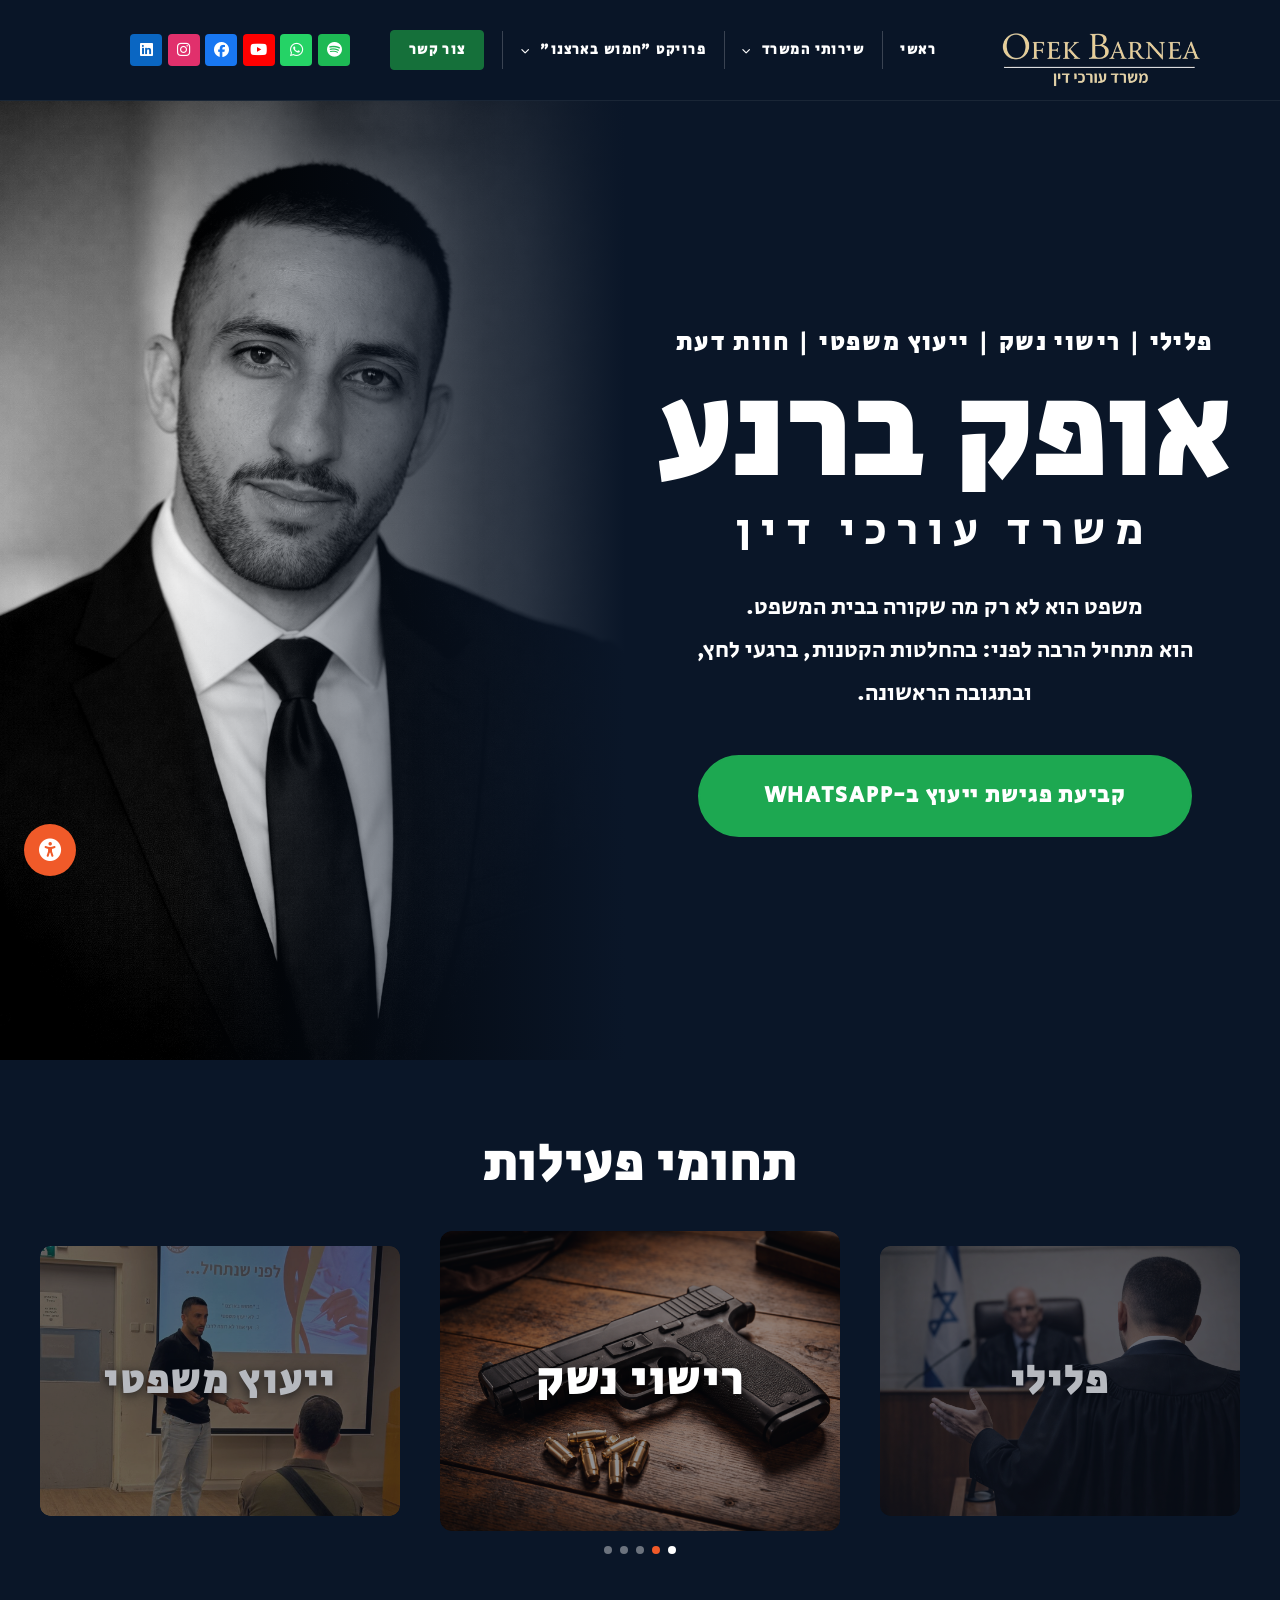
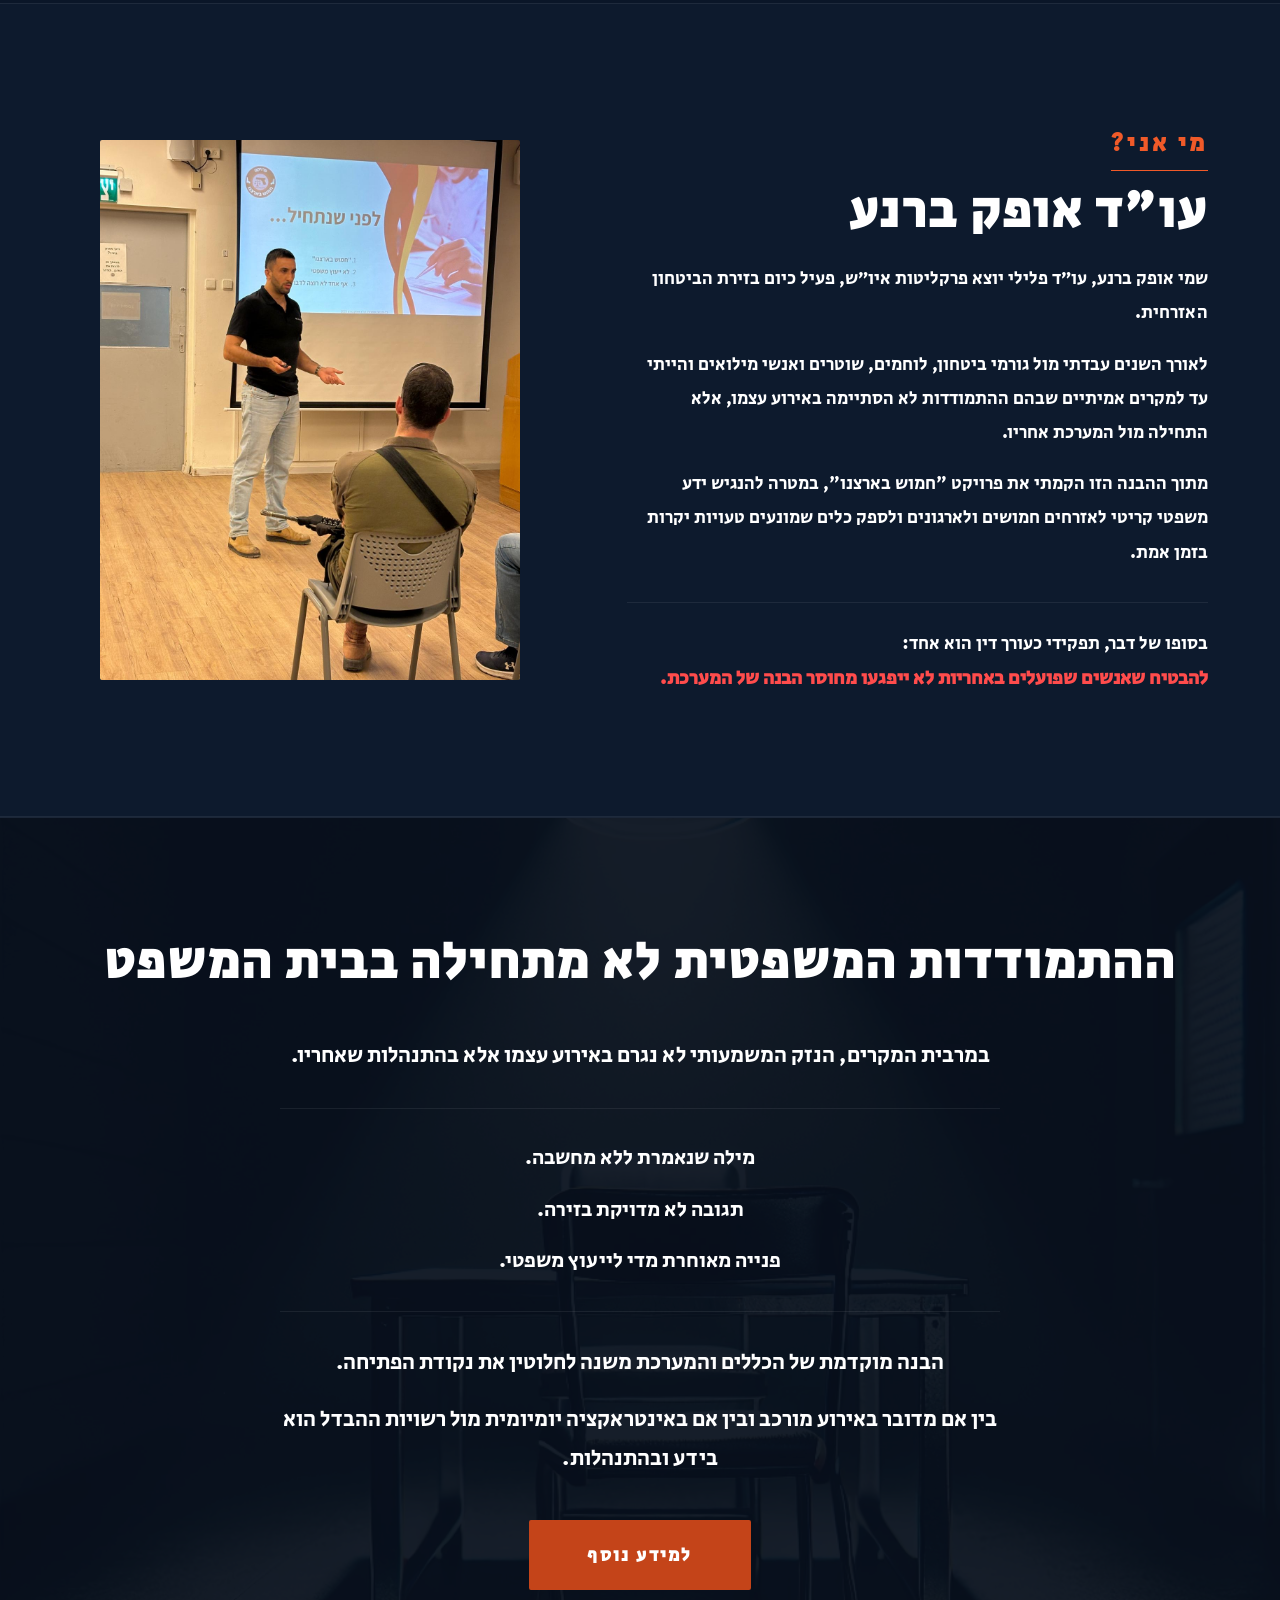
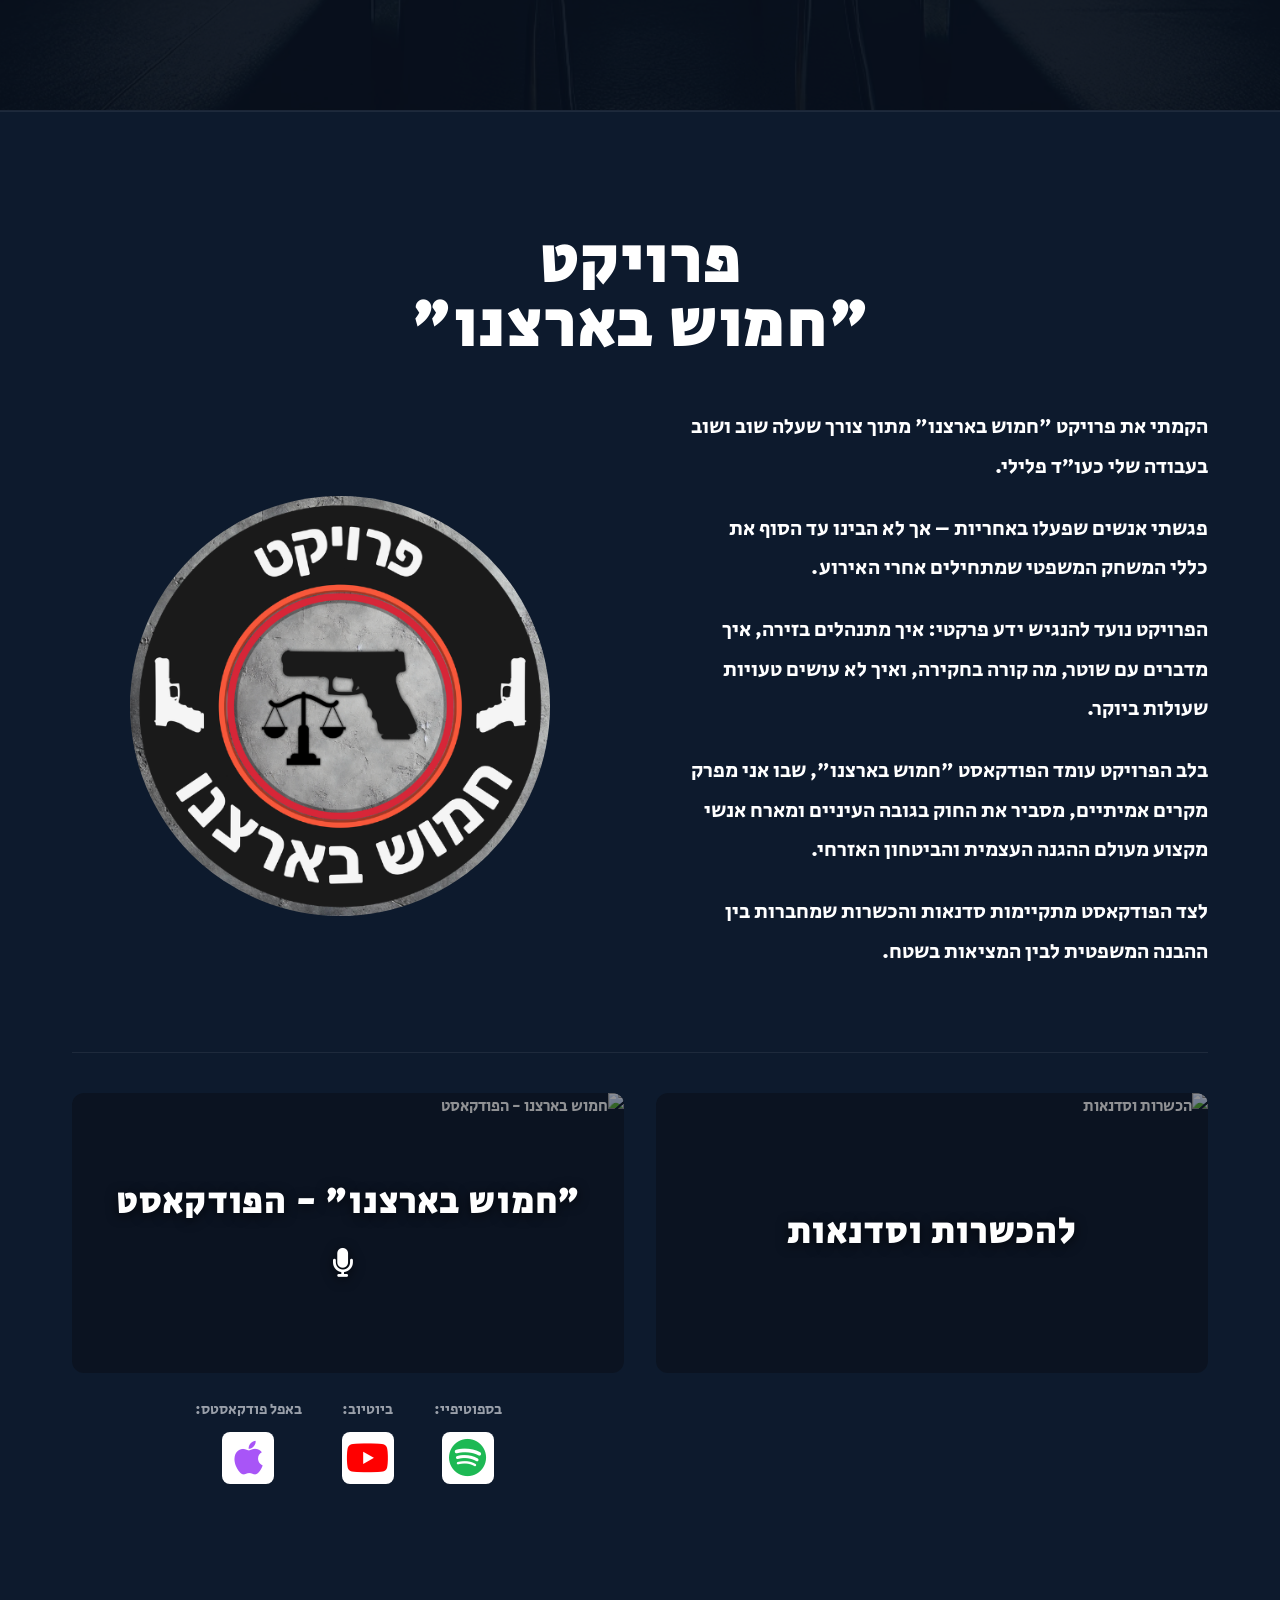
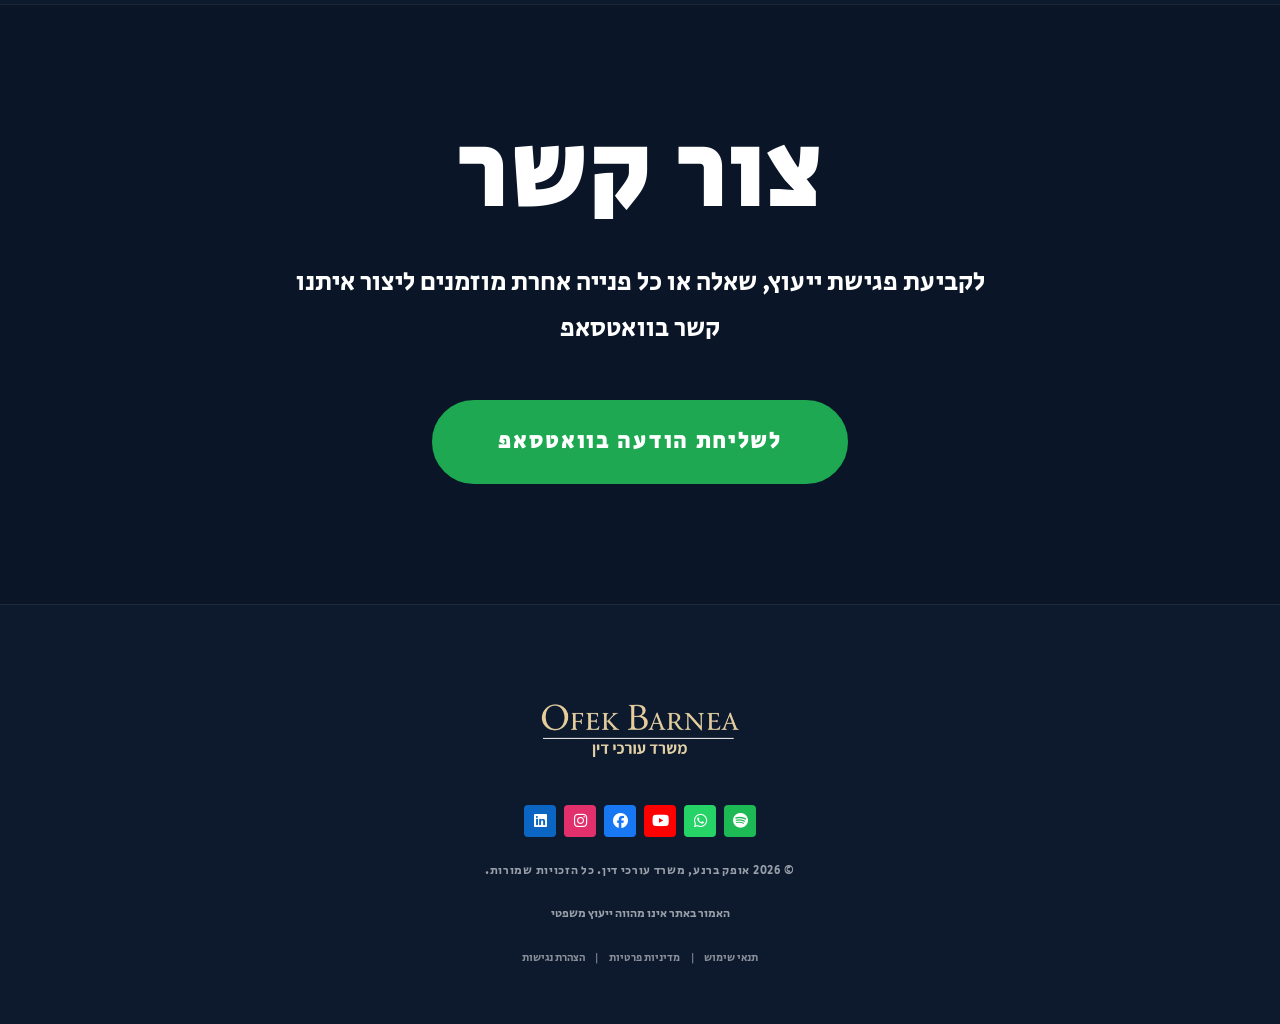
==== index.html @ de1cdd9f "Initial commit — Ofek Barnea law firm website" ====
<!DOCTYPE html>
<html lang="he" dir="rtl">
<head>
  <meta charset="UTF-8" />
  <meta name="viewport" content="width=device-width, initial-scale=1.0" />
  <meta name="referrer" content="strict-origin-when-cross-origin" />
  <title>אופק ברנע | משרד עורכי דין</title>
  <link rel="preconnect" href="https://fonts.googleapis.com" />
  <link rel="preconnect" href="https://fonts.gstatic.com" crossorigin />
  <link href="https://fonts.googleapis.com/css2?family=Secular+One&display=swap" rel="stylesheet" />
  <link rel="stylesheet" href="https://cdnjs.cloudflare.com/ajax/libs/font-awesome/6.5.0/css/all.min.css" integrity="sha512-Avb2QiuDEEvB4bZJYdft2mNjVShBftLdPG8FJ0V7irTLQ8Uo0qcPxh4Plq7G5tGm0rU+1SPhVotteLpBERwTkw==" crossorigin="anonymous" referrerpolicy="no-referrer" />
  <link rel="stylesheet" href="https://cdn.jsdelivr.net/npm/swiper@11/swiper-bundle.min.css" integrity="sha512-t0tVEiS1q+Zi9DgDk+q1m4+Ugdiv+XivJ9ZtDktLbqqkJx8K7bl8YpizJFkVE29S28FRNbRsBIQbghTqk5fL9A==" crossorigin="anonymous" />
  <link rel="stylesheet" href="style.css?v=42" />
  <link rel="stylesheet" href="accessibility-widget.css" />
</head>
<body>
  <a href="#main-content" class="skip-to-content">דלג לתוכן</a>

  <!-- ===== HEADER ===== -->
  <header class="header">
    <nav class="nav">
      <a href="index.html" class="nav-logo">
        <img src="images/משרד עורכי דין ללא רקע.png" alt="אופק ברנע משרד עורכי דין" class="nav-logo-img" />
      </a>
      <ul class="nav-links" id="nav-links">
        <li><a href="index.html">ראשי</a></li>
        <li class="nav-dropdown">
          <a href="index.html#services">שירותי המשרד <i class="fa-solid fa-chevron-down nav-chevron"></i></a>
          <ul class="dropdown-menu">
            <li><a href="neshek.html">רישוי נשק</a></li>
            <li><a href="sgira.html">סגירת תיק פלילי</a></li>
            <li><a href="plili.html">ייצוג בהליכים פליליים</a></li>
            <li><a href="index.html#services">תיקים פליליים</a></li>
            <li><a href="index.html#services">ייעוץ לפני חקירה</a></li>
            <li><a href="index.html#services">ליווי משפטי</a></li>
            <li><a href="index.html#services">ייעוץ משפטי</a></li>
            <li><a href="erar.html">המדריך להגשת ערר על שלילת רישיון נשק</a></li>
          </ul>
        </li>
        <li class="nav-dropdown">
          <a href="index.html#podcast">פרויקט "חמוש בארצנו" <i class="fa-solid fa-chevron-down nav-chevron"></i></a>
          <ul class="dropdown-menu">
            <li><a href="workshops.html">סדנאות והכשרות</a></li>
            <li><a href="podcast.html">פודקאסט</a></li>
          </ul>
        </li>
        <li><a href="index.html#contact" class="nav-cta">צור קשר</a></li>
      </ul>
      <div class="nav-socials">
        <a href="https://open.spotify.com/show/7q9zEQTl915sBsNd84j75X" class="social-btn spotify" target="_blank" rel="noopener noreferrer" aria-label="Spotify"><i class="fa-brands fa-spotify"></i></a>
        <a href="https://wa.me/972535824942" class="social-btn whatsapp" target="_blank" rel="noopener noreferrer" aria-label="WhatsApp"><i class="fa-brands fa-whatsapp"></i></a>
        <a href="https://youtube.com/playlist?list=PLqxdzFOfiqajC1ga6WbpKCWWV9lNp_h2v" class="social-btn youtube" target="_blank" rel="noopener noreferrer" aria-label="YouTube"><i class="fa-brands fa-youtube"></i></a>
        <a href="https://www.facebook.com/ofek.barnea.5/" class="social-btn facebook" target="_blank" rel="noopener noreferrer" aria-label="Facebook"><i class="fa-brands fa-facebook"></i></a>
        <a href="https://www.instagram.com/ofek_barnea" class="social-btn instagram" target="_blank" rel="noopener noreferrer" aria-label="Instagram"><i class="fa-brands fa-instagram"></i></a>
        <a href="https://www.linkedin.com/in/ofek-barnea-23609a282/" class="social-btn linkedin" target="_blank" rel="noopener noreferrer" aria-label="LinkedIn"><i class="fa-brands fa-linkedin"></i></a>
      </div>
      <button class="hamburger" id="hamburger" aria-label="תפריט">
        <span></span>
        <span></span>
        <span></span>
      </button>
    </nav>
  </header>

  <main>
  <!-- ===== HERO ===== -->
  <section id="main-content" class="hero">
    <!-- text col: first in DOM = RIGHT side in RTL -->
    <div class="hero-text-col">
      <div class="hero-content">
        <p class="hero-tagline">פלילי | רישוי נשק | ייעוץ משפטי | חוות דעת</p>
        <h1 class="hero-title">
          אופק ברנע
          <span class="hero-title-sub">משרד עורכי דין</span>
        </h1>
        <p class="hero-text">
          משפט הוא לא רק מה שקורה בבית המשפט.<br />
          הוא מתחיל הרבה לפני: בהחלטות הקטנות, ברגעי לחץ, ובתגובה הראשונה.
        </p>
        <a href="https://wa.me/972535824942" class="btn btn-whatsapp">קביעת פגישת ייעוץ ב-WhatsApp</a>
      </div>
    </div>
    <!-- image col: second in DOM = LEFT side in RTL -->
    <div class="hero-image-col">
      <img src="images/PORTRAIT.png" alt="עו״ד אופק ברנע" />
    </div>
  </section>

  <!-- ===== SERVICES TITLE ===== -->
  <section id="services" class="services services-title-only">
    <div class="container">
      <h2 class="section-title centered">תחומי פעילות</h2>
    </div>
  </section>

  <!-- ===== PHOTO SHOWCASE (Swiper Coverflow) ===== -->
  <section class="showcase">
    <div class="swiper showcase-swiper">
      <div class="swiper-wrapper">
        <div class="swiper-slide">
          <a href="#services" class="showcase-card">
            <img src="images/פלילי.png" alt="פלילי" />
            <div class="showcase-card-overlay"><span>פלילי</span></div>
          </a>
        </div>
        <div class="swiper-slide">
          <a href="neshek.html" class="showcase-card">
            <img src="images/רישוי נשק.png" alt="רישוי נשק" />
            <div class="showcase-card-overlay"><span>רישוי נשק</span></div>
          </a>
        </div>
        <div class="swiper-slide">
          <a href="#contact" class="showcase-card">
            <img src="images/ofek-lecture.jpeg" alt="ייעוץ משפטי" />
            <div class="showcase-card-overlay"><span>ייעוץ משפטי</span></div>
          </a>
        </div>
        <div class="swiper-slide">
          <a href="#services" class="showcase-card">
            <img src="images/ליווי משפטי מתמשך.png" alt="ליווי משפטי מתמשך" />
            <div class="showcase-card-overlay"><span>ליווי משפטי מתמשך</span></div>
          </a>
        </div>
        <div class="swiper-slide">
          <a href="#podcast" class="showcase-card">
            <img src="images/ofek-podcast.png" alt="פודקאסט" />
            <div class="showcase-card-overlay"><span>פודקאסט</span></div>
          </a>
        </div>
      </div>
      <div class="swiper-pagination"></div>
    </div>
  </section>

  <!-- ===== ABOUT ===== -->
  <section id="about" class="about">
    <div class="container">
      <div class="about-grid">
        <div class="about-text">
          <span class="section-label">מי אני?</span>
          <h2 class="section-title">עו"ד אופק ברנע</h2>
          <p>
            שמי אופק ברנע, עו״ד פלילי יוצא פרקליטות איו״ש, פעיל כיום בזירת הביטחון האזרחית.
          </p>
          <p>
            לאורך השנים עבדתי מול גורמי ביטחון, לוחמים, שוטרים ואנשי מילואים והייתי עד למקרים אמיתיים שבהם ההתמודדות לא הסתיימה באירוע עצמו, אלא התחילה מול המערכת אחריו.
          </p>
          <p>
            מתוך ההבנה הזו הקמתי את פרויקט "חמוש בארצנו", במטרה להנגיש ידע משפטי קריטי לאזרחים חמושים ולארגונים ולספק כלים שמונעים טעויות יקרות בזמן אמת.
          </p>
          <p class="about-closing">
            בסופו של דבר, תפקידי כעורך דין הוא אחד:<br />
            <strong class="about-red">להבטיח שאנשים שפועלים באחריות לא ייפגעו מחוסר הבנה של המערכת.</strong>
          </p>
        </div>
        <div class="about-image">
          <img src="images/ofek-lecture.jpeg" alt="עו״ד אופק ברנע" class="about-photo" />
        </div>
      </div>
    </div>
  </section>

  <!-- ===== LEGAL ===== -->
  <section class="legal">
    <div class="legal-media">
      <img src="images/interrogation.webp" alt="חדר חקירות" class="legal-media-img" />
      <div class="legal-media-overlay"></div>
    </div>
    <div class="container legal-inner">
      <h2 class="section-title legal-title-centered">ההתמודדות המשפטית לא מתחילה בבית המשפט</h2>
      <div class="legal-content">
        <p class="legal-intro">
          במרבית המקרים, הנזק המשמעותי לא נגרם באירוע עצמו אלא בהתנהלות שאחריו.
        </p>
        <ul class="legal-list">
          <li>מילה שנאמרת ללא מחשבה.</li>
          <li>תגובה לא מדויקת בזירה.</li>
          <li>פנייה מאוחרת מדי לייעוץ משפטי.</li>
        </ul>
        <p>הבנה מוקדמת של הכללים והמערכת משנה לחלוטין את נקודת הפתיחה.</p>
        <p>
          בין אם מדובר באירוע מורכב ובין אם באינטראקציה יומיומית מול רשויות
          ההבדל הוא בידע ובהתנהלות.
        </p>
        <a href="#contact" class="btn btn-primary legal-btn">למידע נוסף</a>
      </div>
    </div>
  </section>

  <!-- ===== PROJECT ===== -->
  <section id="podcast" class="project">
    <div class="container">
      <h2 class="section-title project-title">פרויקט<br>"חמוש בארצנו"</h2>
      <div class="project-grid">
        <div class="project-text">
          <div class="project-body">
            <p>הקמתי את פרויקט "חמוש בארצנו" מתוך צורך שעלה שוב ושוב בעבודה שלי כעו״ד פלילי.</p>
            <p>פגשתי אנשים שפעלו באחריות – אך לא הבינו עד הסוף את כללי המשחק המשפטי שמתחילים אחרי האירוע.</p>
            <p>הפרויקט נועד להנגיש ידע פרקטי: איך מתנהלים בזירה, איך מדברים עם שוטר, מה קורה בחקירה, ואיך לא עושים טעויות שעולות ביוקר.</p>
            <p>
              בלב הפרויקט עומד הפודקאסט "חמוש בארצנו", שבו אני מפרק מקרים אמיתיים, מסביר את החוק בגובה העיניים
              ומארח אנשי מקצוע מעולם ההגנה העצמית והביטחון האזרחי.
            </p>
            <p>לצד הפודקאסט מתקיימות סדנאות והכשרות שמחברות בין ההבנה המשפטית לבין המציאות בשטח.</p>
          </div>
        </div>
        <div class="project-visuals">
          <img src="images/logo.png" alt="פרויקט חמוש בארצנו" class="project-logo" />
        </div>
      </div>
      <div class="project-cards">
        <a href="workshops.html" class="project-card">
          <img src="images/ChatGPT Image Feb 25, 2026, 07_18_11 PM.png" alt="הכשרות וסדנאות" />
          <div class="project-card-overlay"><span>להכשרות וסדנאות</span></div>
        </a>
        <div class="project-card-col">
          <a href="podcast.html" class="project-card">
            <img src="images/ofek-podcast.png" alt="חמוש בארצנו - הפודקאסט" />
            <div class="project-card-overlay"><span>"חמוש בארצנו" - הפודקאסט <i class="fa-solid fa-microphone"></i></span></div>
          </a>
          <div class="podcast-links">
            <a href="https://open.spotify.com/show/7q9zEQTl915sBsNd84j75X" target="_blank" rel="noopener noreferrer" class="podcast-platform">
              <span>בספוטיפיי:</span>
              <i class="fa-brands fa-spotify podcast-icon-spotify"></i>
            </a>
            <a href="https://youtube.com/playlist?list=PLqxdzFOfiqajC1ga6WbpKCWWV9lNp_h2v" target="_blank" rel="noopener noreferrer" class="podcast-platform">
              <span>ביוטיוב:</span>
              <i class="fa-brands fa-youtube podcast-icon-youtube"></i>
            </a>
            <a href="https://podcasts.apple.com/il/podcast/%D7%A4%D7%A8%D7%95%D7%99%D7%A7%D7%98-%D7%97%D7%9E%D7%95%D7%A9-%D7%91%D7%90%D7%A8%D7%A6%D7%A0%D7%95/id1793563265" target="_blank" rel="noopener noreferrer" class="podcast-platform">
              <span>באפל פודקאסטס:</span>
              <i class="fa-brands fa-apple podcast-icon-apple"></i>
            </a>
          </div>
        </div>
      </div>
    </div>
  </section>

  <!-- ===== CONTACT ===== -->
  <section id="contact" class="contact">
    <div class="container">
      <h2 class="section-title contact-title">צור קשר</h2>
      <p class="contact-sub">לקביעת פגישת ייעוץ, שאלה או כל פנייה אחרת מוזמנים ליצור איתנו קשר בוואטסאפ</p>
      <a href="https://wa.me/972535824942" class="btn btn-whatsapp contact-btn">לשליחת הודעה בוואטסאפ</a>
    </div>
  </section>

  </main>

  <!-- ===== FOOTER ===== -->
  <footer class="footer">
    <div class="container">
      <div class="footer-logo">
        <img src="images/משרד עורכי דין ללא רקע.png" alt="אופק ברנע משרד עורכי דין" class="footer-logo-img" />
      </div>
      <div class="social-icons">
        <a href="#" class="social-btn spotify"   aria-label="Spotify">   <i class="fa-brands fa-spotify"></i>   </a>
        <a href="#" class="social-btn whatsapp"  aria-label="WhatsApp">  <i class="fa-brands fa-whatsapp"></i>  </a>
        <a href="#" class="social-btn youtube"   aria-label="YouTube">   <i class="fa-brands fa-youtube"></i>   </a>
        <a href="#" class="social-btn facebook"  aria-label="Facebook">  <i class="fa-brands fa-facebook"></i>  </a>
        <a href="#" class="social-btn instagram" aria-label="Instagram"> <i class="fa-brands fa-instagram"></i> </a>
        <a href="#" class="social-btn linkedin"  aria-label="LinkedIn">  <i class="fa-brands fa-linkedin"></i>  </a>
      </div>
      <p class="footer-copy">© 2026 אופק ברנע, משרד עורכי דין. כל הזכויות שמורות.</p>
      <p class="footer-disclaimer">האמור באתר אינו מהווה ייעוץ משפטי</p>
      <div class="footer-legal-links">
        <a href="terms.html">תנאי שימוש</a>
        <span class="footer-sep">|</span>
        <a href="privacy.html">מדיניות פרטיות</a>
        <span class="footer-sep">|</span>
        <a href="accessibility.html">הצהרת נגישות</a>
      </div>
    </div>
  </footer>

  <script src="https://cdn.jsdelivr.net/npm/swiper@11/swiper-bundle.min.js" integrity="sha512-udE62vSvHiHZI6was+afi911XJuYTEAYxmBHDHt90HnxAMcve4IV9kzb5jKZDMQW6IVCtPFwGUYQteaFtGeNpQ==" crossorigin="anonymous"></script>
  <script src="script.js?v=2"></script>
  <script src="accessibility.js"></script>
</body>
</html>
---- style.css ----
/* ===========================
   RESET & VARIABLES
=========================== */
*, *::before, *::after {
  margin: 0;
  padding: 0;
  box-sizing: border-box;
}

:root {
  --black:      #0a1628;
  --dark:       #0d1a2d;
  --gray:       #151921;
  --gray-mid:   #1e2530;
  --gray-light: #2a3340;
  --white:      #FFFFFF;
  --gray-text:  #9aa0aa;
  --orange:     #F05A29;
  --orange-h:   #d44d20;
  --red:        #E63B3B;
  --border:     rgba(255, 255, 255, 0.07);
  --font:       'Secular One', sans-serif;
}

html {
  scroll-behavior: smooth;
}

body {
  font-family: var(--font);
  background-color: var(--black);
  color: var(--white);
  direction: rtl;
  font-size: 16px;
  line-height: 1.7;
  padding-top: 100px;
  -webkit-font-smoothing: antialiased;
  text-rendering: optimizeLegibility;
}

/* ===========================
   TYPOGRAPHY
=========================== */
h1, h2, h3, h4 {
  line-height: 1.0;
  color: var(--white);
  text-transform: uppercase;
  font-weight: 900;
  letter-spacing: 0.03em;
}

p {
  color: var(--white);
  margin-bottom: 1.1rem;
  font-weight: 400;
}

p:last-child {
  margin-bottom: 0;
}

a {
  text-decoration: none;
  color: inherit;
  transition: all 0.25s ease;
}

/* ===========================
   LAYOUT
=========================== */
.container {
  max-width: 1200px;
  margin: 0 auto;
  padding: 0 2rem;
}

/* ===========================
   BUTTONS
=========================== */
.btn {
  display: inline-block;
  padding: 0.9rem 2.5rem;
  font-family: var(--font);
  font-size: 0.85rem;
  font-weight: 700;
  letter-spacing: 0.12em;
  text-transform: uppercase;
  border-radius: 2px;
  cursor: pointer;
  transition: all 0.25s ease;
}

.hero .btn-whatsapp {
  font-size: 1.35rem;
  padding: 1.3rem 4rem;
  letter-spacing: 0.08em;
}

.btn-primary {
  background-color: var(--orange);
  color: var(--white);
  border: 2px solid var(--orange);
}

.btn-primary:hover {
  background-color: var(--orange-h);
  border-color: var(--orange-h);
}

.btn-outline {
  background-color: transparent;
  color: var(--white);
  border: 1px solid rgba(255,255,255,0.2);
}

.btn-outline:hover {
  border-color: var(--orange);
  color: var(--orange);
}

.btn-whatsapp {
  background-color: #1DA851;
  color: var(--white);
  border: 2px solid #1DA851;
  border-radius: 50px;
  display: block;
  width: fit-content;
  margin: 0 auto;
}
.btn-whatsapp:hover {
  background-color: #189845;
  border-color: #189845;
}

/* ===========================
   SECTION LABEL
=========================== */
.section-label {
  display: inline-block;
  font-size: 0.75rem;
  font-weight: 700;
  letter-spacing: 0.25em;
  color: var(--orange);
  text-transform: uppercase;
  margin-bottom: 1rem;
  border-bottom: 1px solid var(--orange);
  padding-bottom: 0.3rem;
}

.section-title {
  font-size: clamp(2rem, 4vw, 3.2rem);
  font-weight: 900;
  color: var(--white);
  text-transform: uppercase;
  letter-spacing: 0.04em;
  margin-bottom: 2.5rem;
  line-height: 1.0;
}

.section-title.centered {
  text-align: center;
}

/* ===========================
   SOCIAL ICONS (shared)
=========================== */
.social-icons {
  display: flex;
  align-items: center;
  gap: 0.5rem;
}

.social-btn {
  display: flex;
  align-items: center;
  justify-content: center;
  width: 32px;
  height: 32px;
  border-radius: 4px;
  font-size: 0.95rem;
  transition: all 0.25s ease;
  border: 1px solid transparent;
}

.social-btn:hover {
  transform: translateY(-2px);
  opacity: 0.85;
}

.social-btn.spotify   { background-color: #1DB954; color: #fff; }
.social-btn.whatsapp  { background-color: #25D366; color: #fff; }
.social-btn.youtube   { background-color: #FF0000; color: #fff; }
.social-btn.facebook  { background-color: #1877F2; color: #fff; }
.social-btn.instagram { background-color: #E1306C; color: #fff; }
.social-btn.linkedin  { background-color: #0A66C2; color: #fff; }

/* ===========================
   TOP SOCIAL BAR
=========================== */
/* ===========================
   HEADER
=========================== */
.header {
  position: fixed;
  top: 0;
  right: 0;
  left: 0;
  z-index: 999;
  background-color: rgba(10, 22, 40, 0.97);
  border-bottom: 1px solid var(--border);
  backdrop-filter: blur(16px);
}

.nav {
  max-width: 1200px;
  margin: 0 auto;
  padding: 0 2rem;
  height: 100px;
  display: flex;
  align-items: center;
  justify-content: flex-start;
  gap: 2.5rem;
}

.nav-logo {
  display: flex;
  align-items: center;
}

.nav-logo-img {
  height: 120px;
  width: auto;
  object-fit: contain;
}


.nav-logo-text {
  display: flex;
  flex-direction: column;
  line-height: 1.2;
}

.logo-name {
  font-size: 1.1rem;
  font-weight: 800;
  color: var(--white);
  text-transform: uppercase;
  letter-spacing: 0.08em;
}

.logo-sub {
  font-size: 0.78rem;
  font-weight: 500;
  color: var(--white);
  letter-spacing: 0.1em;
  text-transform: uppercase;
}

.nav-links {
  list-style: none;
  display: flex;
  align-items: center;
  gap: 0;
}

.nav-links li {
  display: flex;
  align-items: center;
}

.nav-links li:not(:last-child) {
  border-left: 1px solid rgba(255, 255, 255, 0.2);
}

.nav-links a {
  display: block;
  padding: 0.4rem 1.1rem;
  border-radius: 4px;
  font-size: 0.9rem;
  font-weight: 700;
  letter-spacing: 0.1em;
  text-transform: uppercase;
  color: var(--white);
  transition: background-color 0.2s ease, color 0.2s ease;
}

.nav-links a:hover {
  background-color: rgba(255, 255, 255, 0.1);
  color: var(--white);
}

.nav-cta {
  background-color: #15703a !important;
  color: var(--white) !important;
  border: 1px solid #15703a;
  padding: 0.4rem 1.4rem;
  border-radius: 4px;
  margin-right: 1.1rem;
  white-space: nowrap;
}

.nav-cta:hover {
  background-color: #189845 !important;
  border-color: #189845 !important;
  color: var(--white) !important;
}

.nav-socials {
  display: flex;
  align-items: center;
  gap: 0.35rem;
}

/* --- Dropdown --- */
.nav-dropdown {
  position: relative;
}

.nav-dropdown > a .nav-chevron {
  font-size: 0.55rem;
  margin-right: 0.3rem;
  transition: transform 0.25s ease;
}

.nav-dropdown:hover > a .nav-chevron {
  transform: rotate(180deg);
}

.dropdown-menu {
  position: absolute;
  top: 100%;
  right: 0;
  min-width: 240px;
  list-style: none;
  padding: 0.5rem 0;
  margin: 0;
  background-color: rgba(10, 22, 40, 0.97);
  backdrop-filter: blur(16px);
  border: 1px solid var(--border);
  border-radius: 6px;
  opacity: 0;
  visibility: hidden;
  transform: translateY(8px);
  transition: opacity 0.25s ease, visibility 0.25s ease, transform 0.25s ease;
  z-index: 1000;
}

.nav-dropdown:hover .dropdown-menu {
  opacity: 1;
  visibility: visible;
  transform: translateY(0);
}

.dropdown-menu li {
  border-left: none !important;
}

.dropdown-menu a {
  display: block;
  padding: 0.6rem 1.2rem;
  font-size: 0.8rem;
  font-weight: 600;
  letter-spacing: 0.04em;
  text-transform: none;
  color: var(--white);
  white-space: nowrap;
  transition: background-color 0.2s ease;
}

.dropdown-menu a:hover {
  background-color: rgba(240, 90, 41, 0.15);
  color: var(--orange);
}

/* ===========================
   HERO
=========================== */
.hero {
  min-height: calc(100vh - 100px);
  display: flex;
  align-items: stretch;
  overflow: hidden;
}

/* text column — RIGHT side in RTL (first in DOM) */
.hero-text-col {
  flex: 0 0 50%;
  background-color: var(--black);
  display: flex;
  align-items: center;
  justify-content: center;
  padding: 5rem 3rem 5rem 2rem;
}

/* image column — LEFT side in RTL (second in DOM) */
.hero-image-col {
  flex: 0 0 50%;
  position: relative;
  overflow: hidden;
}

.hero-image-col img {
  width: 100%;
  height: 100%;
  object-fit: cover;
  object-position: center top;
  filter: grayscale(100%) contrast(1.1);
  display: block;
}

/* blend gradient: image fades into the dark text column on the right */
.hero-image-col::after {
  content: '';
  position: absolute;
  inset: 0;
  background: linear-gradient(to right, transparent 30%, var(--black) 100%);
}

.hero-content {
  position: relative;
  z-index: 1;
  max-width: 700px;
  width: 100%;
  text-align: center;
}

.hero-tagline {
  font-size: 1.5rem;
  font-weight: 700;
  letter-spacing: 0.1em;
  color: var(--white);
  margin-bottom: 0.6rem;
  white-space: nowrap;
}

.hero-title {
  font-size: clamp(5rem, 10vw, 9rem);
  font-weight: 900;
  line-height: 1.0;
  color: var(--white);
  margin-bottom: 2rem;
  white-space: nowrap;
}

.hero-title-sub {
  display: block;
  color: var(--white);
  font-weight: 300;
  font-size: 0.35em;
  margin-top: 0.5rem;
  letter-spacing: 0.22em;
}

.hero-text {
  font-size: 1.45rem;
  color: var(--white);
  max-width: 640px;
  margin: 0 auto 2.5rem;
  line-height: 1.85;
}

/* ===========================
   PHOTO SHOWCASE
=========================== */
.showcase {
  background-color: var(--black);
  padding-bottom: 2rem;
}

.showcase-swiper {
  width: 100%;
  padding-bottom: 40px;
}

.showcase-swiper .swiper-slide {
  width: 400px;
  height: 300px;
  border-radius: 12px;
  overflow: hidden;
  transition: transform 0.4s ease, opacity 0.4s ease;
  opacity: 0.5;
  transform: scale(0.85);
}

.showcase-swiper .swiper-slide-active {
  transform: scale(1);
  opacity: 1;
  z-index: 2;
}

.showcase-swiper .swiper-slide-prev,
.showcase-swiper .swiper-slide-next {
  opacity: 0.7;
  transform: scale(0.9);
}

.showcase-card {
  position: relative;
  width: 100%;
  height: 100%;
  display: block;
  text-decoration: none;
  color: inherit;
  cursor: pointer;
  overflow: hidden;
  border-radius: 12px;
}

.showcase-card img {
  width: 100%;
  height: 100%;
  object-fit: cover;
  object-position: center 20%;
  transition: transform 0.6s ease;
  display: block;
}

.showcase-card:hover img {
  transform: scale(1.05);
}

.showcase-card-overlay {
  position: absolute;
  inset: 0;
  background: rgba(10,13,18,0.45);
  display: flex;
  align-items: center;
  justify-content: center;
  padding: 1.5rem;
  transition: background 0.3s ease;
}

.showcase-card:hover .showcase-card-overlay {
  background: rgba(10,13,18,0.6);
}

.showcase-card-overlay span {
  font-size: 2.8rem;
  font-weight: 700;
  color: var(--white);
  letter-spacing: 0.05em;
  text-shadow: 0 2px 12px rgba(0,0,0,0.7);
  text-align: center;
}

/* Swiper overrides */
.showcase-swiper .swiper-pagination-bullet {
  background: var(--white);
  opacity: 0.4;
}
.showcase-swiper .swiper-pagination-bullet-active {
  background: var(--orange);
  opacity: 1;
}


/* ===========================
   ABOUT
=========================== */
.about {
  padding: 120px 0;
  background-color: var(--dark);
  border-top: 1px solid var(--border);
  border-bottom: 1px solid var(--border);
}

.about-grid {
  display: grid;
  grid-template-columns: 1.1fr 0.9fr;
  gap: 5rem;
  align-items: center;
}

.about-text .section-title {
  margin-bottom: 1.5rem;
}

.about-text .section-label {
  font-size: 1.5rem;
  letter-spacing: 0.15em;
}

.about-text p {
  font-size: 1.15rem;
  line-height: 1.85;
}

.about-closing {
  margin-top: 2rem;
  padding-top: 1.5rem;
  border-top: 1px solid var(--border);
}

.about-red {
  color: #FF4C4C;
  font-weight: 700;
  font-size: 1.2rem;
}

.about-image {
  display: flex;
  justify-content: center;
}

.about-photo {
  width: 100%;
  max-width: 420px;
  height: 540px;
  object-fit: cover;
  object-position: center top;
  border-radius: 2px;
  display: block;
}

.image-placeholder {
  width: 100%;
  max-width: 360px;
  aspect-ratio: 3 / 4;
  background-color: var(--gray-mid);
  border: 1px solid var(--border);
  display: flex;
  align-items: center;
  justify-content: center;
  color: var(--gray-text);
  font-size: 0.85rem;
  border-radius: 2px;
}

/* ===========================
   SERVICES
=========================== */
.services {
  padding: 120px 0;
  background-color: var(--black);
}

.services-title-only {
  padding: 80px 0 40px;
}

.services-title-only .section-title {
  margin-bottom: 0;
}

.services-cards-only {
  padding: 60px 0 120px;
}

.services-grid {
  display: grid;
  grid-template-columns: repeat(3, 1fr);
  gap: 1.5rem;
}

.service-card {
  background-color: #ffffff;
  border-radius: 10px;
  padding: 2rem 2.5rem 2.5rem;
  display: flex;
  flex-direction: column;
  gap: 0.75rem;
  transition: transform 0.25s ease, box-shadow 0.25s ease;
  position: relative;
  overflow: hidden;
}

.service-card::before {
  content: '';
  position: absolute;
  top: 0;
  right: 0;
  left: 0;
  height: 3px;
  background-color: var(--orange);
}

.service-card:hover {
  transform: translateY(-4px);
  box-shadow: 0 16px 40px rgba(0, 0, 0, 0.25);
}

.service-icon {
  font-size: 1.8rem;
  margin-bottom: 0.5rem;
}

.service-card h3 {
  font-size: 1.4rem;
  font-weight: 800;
  color: #111111;
  text-transform: uppercase;
  letter-spacing: 0.08em;
  line-height: 1.2;
  text-align: center;
}

.service-card p {
  font-size: 0.98rem;
  color: #000000;
  flex: 1;
  line-height: 1.75;
}

.service-icon {
  font-size: 2rem;
  margin-bottom: 0.5rem;
}

.service-card .btn-outline {
  color: #1a1a1a;
  border-color: #1a1a1a;
  border-width: 2px;
  align-self: center;
}
.service-card .btn-outline:hover {
  border-color: var(--orange);
  color: var(--orange);
}

/* ===========================
   LEGAL
=========================== */
.legal {
  position: relative;
  padding: 120px 0;
  border-top: 1px solid var(--border);
  border-bottom: 1px solid var(--border);
  overflow: hidden;
}

.legal-media {
  position: absolute;
  inset: 0;
  z-index: 0;
}

.legal-media-img {
  width: 100%;
  height: 100%;
  object-fit: cover;
  object-position: center;
  filter: brightness(0.18);
}

.legal-media-overlay {
  position: absolute;
  inset: 0;
  background-color: rgba(10, 22, 40, 0.65);
}

.legal-inner {
  position: relative;
  z-index: 1;
  display: flex;
  flex-direction: column;
  align-items: center;
}

.legal-title-centered {
  text-align: center;
  width: 100%;
  margin-bottom: 3rem;
}

.legal-content {
  max-width: 720px;
  text-align: center;
}

.legal-intro {
  font-size: 1.45rem;
  color: var(--white);
  margin-bottom: 2rem;
  line-height: 1.8;
  font-weight: 500;
}

.legal-list {
  list-style: none;
  margin-bottom: 2rem;
  padding: 1.5rem 0;
  border-top: 1px solid var(--border);
  border-bottom: 1px solid var(--border);
}

.legal-list li {
  color: var(--white);
  padding: 0.5rem 0;
  position: relative;
  font-size: 1.3rem;
  font-weight: 500;
}

.legal-list li::before {
  display: none;
}

.legal-content p {
  font-size: 1.35rem;
  line-height: 1.8;
}

.legal-btn {
  font-size: 1.15rem !important;
  padding: 1.1rem 3.5rem !important;
  background-color: #c44419 !important;
  border-color: #c44419 !important;
}

.legal-btn:hover {
  background-color: #a83914 !important;
  border-color: #a83914 !important;
}

.legal-content .btn {
  margin-top: 1.5rem;
}

/* ===========================
   PROJECT
=========================== */
.project {
  padding: 120px 0;
  background-color: var(--dark);
  border-top: 1px solid var(--border);
}

.project-grid {
  display: grid;
  grid-template-columns: 1fr 1fr;
  gap: 4rem;
  align-items: center;
}

.project-visuals {
  display: flex;
  flex-direction: column;
  align-items: center;
  justify-content: center;
  gap: 1.5rem;
}

.project-logo {
  width: 420px;
  height: 420px;
  object-fit: contain;
  border-radius: 50%;
}

.project-scene {
  width: 100%;
  height: 220px;
  object-fit: cover;
  border-radius: 2px;
  opacity: 0.8;
}

.project .section-title {
  font-size: clamp(2.8rem, 5vw, 4rem);
}

.project-title {
  text-align: center;
  margin-bottom: 3rem;
}

.project-body {
  margin-bottom: 2rem;
  font-size: 1.3rem;
  line-height: 1.9;
  color: rgba(255, 255, 255, 0.75);
  max-width: 520px;
}

.project-body p {
  margin-bottom: 1.4rem;
}

.project-body p:last-child {
  margin-bottom: 0;
}

.project-cards {
  display: grid;
  grid-template-columns: 1fr 1fr;
  gap: 2rem;
  margin-top: 3rem;
  padding-top: 2.5rem;
  border-top: 1px solid var(--border);
}

.project-card-col {
  display: flex;
  flex-direction: column;
  align-items: stretch;
  gap: 1.5rem;
}

.project-card-col .podcast-links {
  align-self: center;
}

.project-card {
  position: relative;
  display: block;
  width: 100%;
  height: 280px;
  border-radius: 12px;
  overflow: hidden;
  text-decoration: none;
  color: inherit;
  cursor: pointer;
}

.project-card img {
  width: 100%;
  height: 100%;
  object-fit: cover;
  object-position: center 20%;
  transition: transform 0.6s ease;
  display: block;
}

.project-card:hover img {
  transform: scale(1.05);
}

.project-card-overlay {
  position: absolute;
  inset: 0;
  background: rgba(10, 13, 18, 0.45);
  display: flex;
  align-items: center;
  justify-content: center;
  padding: 1.5rem;
  transition: background 0.3s ease;
}

.project-card:hover .project-card-overlay {
  background: rgba(10, 13, 18, 0.6);
}

.project-card-overlay span {
  font-size: 2.2rem;
  font-weight: 700;
  color: var(--white);
  letter-spacing: 0.05em;
  text-shadow: 0 2px 12px rgba(0, 0, 0, 0.7);
  text-align: center;
}

.project-card-overlay span i {
  margin-right: 0.5rem;
  font-size: 1.8rem;
}

.podcast-links {
  display: flex;
  flex-direction: row;
  justify-content: center;
  gap: 2.5rem;
  direction: rtl;
}

.podcast-platform {
  display: flex;
  flex-direction: column;
  align-items: center;
  gap: 0.6rem;
  text-decoration: none;
  transition: color 0.3s ease;
}

.podcast-platform span {
  font-size: 0.95rem;
  color: var(--gray-text);
  font-weight: 500;
}

.podcast-platform i {
  font-size: 2.4rem;
  background-color: #ffffff;
  width: 52px;
  height: 52px;
  display: flex;
  align-items: center;
  justify-content: center;
  border-radius: 8px;
  transition: transform 0.3s ease, filter 0.3s ease;
}

.podcast-icon-spotify { color: #1DB954; }
.podcast-icon-youtube { color: #FF0000; }
.podcast-icon-apple { color: #A855F7; }

.podcast-platform:hover i {
  transform: scale(1.15);
  filter: brightness(1.3);
}

.podcast-platform:hover span {
  color: var(--white);
}

/* ===========================
   CONTACT
=========================== */
.contact {
  padding: 120px 0;
  background-color: var(--black);
  border-top: 1px solid var(--border);
  text-align: center;
}

.contact .container {
  display: flex;
  flex-direction: column;
  align-items: center;
}

.contact-title {
  font-size: clamp(4rem, 8vw, 7rem) !important;
  margin-bottom: 2rem !important;
}

.contact-sub {
  font-size: 1.6rem;
  color: var(--white);
  max-width: 700px;
  margin-bottom: 3rem;
  font-weight: 400;
  line-height: 1.8;
}

.contact-btn {
  font-size: 1.4rem !important;
  padding: 1.3rem 4rem !important;
}

/* ===========================
   FOOTER
=========================== */
.footer {
  padding: 3.5rem 0;
  background-color: var(--dark);
  border-top: 1px solid var(--border);
}

.footer .container {
  display: flex;
  flex-direction: column;
  align-items: center;
  gap: 1.5rem;
  text-align: center;
}

.footer-logo {
  display: flex;
  align-items: center;
  gap: 0.75rem;
}

.footer-logo-img {
  height: 120px;
  width: auto;
  object-fit: contain;
}

.footer-copy {
  font-size: 0.72rem;
  color: #9aa0aa;
  letter-spacing: 0.06em;
  text-transform: uppercase;
  margin: 0;
}

.footer-disclaimer {
  font-size: 0.75rem;
  color: #9aa0aa;
  margin: 0;
}

.footer-legal-links {
  display: flex;
  align-items: center;
  gap: 0.6rem;
  flex-wrap: wrap;
  justify-content: center;
}

.footer-legal-links a {
  font-size: 0.7rem;
  color: #8a8f99;
  transition: color 0.2s ease;
}

.footer-legal-links a:hover {
  color: var(--orange);
}

.footer-sep {
  color: #8a8f99;
  font-size: 0.7rem;
}

/* ===========================
   HAMBURGER BUTTON
=========================== */
.hamburger {
  display: none;
  flex-direction: column;
  justify-content: center;
  gap: 5px;
  background: none;
  border: none;
  cursor: pointer;
  padding: 4px;
  margin-right: auto;
}

.hamburger span {
  display: block;
  width: 24px;
  height: 2px;
  background-color: var(--white);
  transition: all 0.3s ease;
}

.hamburger.open span:nth-child(1) { transform: translateY(7px) rotate(45deg); }
.hamburger.open span:nth-child(2) { opacity: 0; }
.hamburger.open span:nth-child(3) { transform: translateY(-7px) rotate(-45deg); }

/* ===========================
   TABLET (max 1024px)
=========================== */
@media (max-width: 1024px) {
  .services-grid {
    grid-template-columns: repeat(2, 1fr);
  }

  .hero-inner {
    grid-template-columns: 1fr 380px;
    gap: 2rem;
  }
}

/* ===========================
   MOBILE (max 768px)
=========================== */
@media (max-width: 768px) {

  html, body { overflow-x: hidden; }
  .social-btn { width: 28px; height: 28px; font-size: 0.85rem; }
  .social-icons { gap: 0.4rem; }

  .nav { justify-content: center; gap: 0; position: relative; }
  .hamburger { display: flex; position: absolute; right: 1.5rem; }
  .nav-socials { display: none; }

  .nav-links {
    display: none;
    position: absolute;
    top: 100px;
    right: 0;
    left: 0;
    background-color: #0a1628;
    flex-direction: column;
    align-items: stretch;
    text-align: center;
    padding: 1.5rem 2rem;
    gap: 1.25rem;
    border-bottom: 1px solid var(--border);
  }

  .nav-links.open { display: flex; }
  .nav-links a { font-size: 0.9rem; }
  .nav-links > li { text-align: center; display: block; }
  .nav-links > li > a { display: block; text-align: center; }

  .nav-dropdown { position: static; }
  .dropdown-menu {
    position: static;
    opacity: 1;
    visibility: visible;
    transform: none;
    background: transparent;
    border: none;
    border-radius: 0;
    backdrop-filter: none;
    padding: 0;
    min-width: auto;
    max-height: 0;
    overflow: hidden;
    transition: max-height 0.3s ease;
    text-align: center;
  }
  .nav-dropdown.open .dropdown-menu {
    max-height: 500px;
  }
  .dropdown-menu a {
    padding: 0.4rem 1.5rem;
    font-size: 0.8rem;
    color: var(--gray-text, #9aa0aa);
    display: block;
    text-align: center;
  }

  .hero {
    flex-direction: column;
    min-height: 100svh;
  }

  .hero-text-col {
    flex: none;
    padding: 3rem 1.5rem;
  }

  .hero-image-col {
    flex: none;
    height: 90vw;
    min-height: 340px;
  }

  .hero-content {
    max-width: 100%;
  }

  .hero-title { font-size: clamp(3.2rem, 14vw, 5rem); white-space: normal; }
  .hero-tagline { font-size: 1.05rem; white-space: normal; }
  .hero-text { font-size: 1.1rem; }
  .hero .btn-whatsapp { font-size: 1.05rem; padding: 1rem 2.5rem; }

  .showcase-swiper .swiper-slide { width: 300px; height: 240px; }
  .showcase-card-overlay span { font-size: 2rem; }

  .about-grid {
    grid-template-columns: 1fr;
    gap: 2.5rem;
  }

  .about-image { order: -1; }

  .about-photo {
    max-width: 100%;
    height: 380px;
  }

  .services-grid { grid-template-columns: 1fr; gap: 0; }

  .section-title { font-size: 1.8rem; }

  .legal-inner { grid-template-columns: 1fr; }
  .legal-bullet-img { display: none; }

  .project-grid { grid-template-columns: 1fr; }
  .project-visuals {
    flex-direction: row;
    align-items: center;
    position: static;
  }
  .project-logo { width: 180px; height: 180px; }
  .project-scene { flex: 1; height: 140px; }

  .project-cards { grid-template-columns: 1fr; gap: 1.5rem; }
  .project-card { height: 220px; }
  .project-card-overlay span { font-size: 1.6rem; }

  .about,
  .services,
  .legal,
  .project,
  .contact { padding: 80px 0; }

  .container { padding: 0 1.25rem; }
}
---- accessibility-widget.css ----
/* ===== ACCESSIBILITY WIDGET ===== */

/* ---------- Toggle Button ---------- */
.a11y-toggle {
  position: fixed;
  bottom: 24px;
  left: 24px;
  z-index: 99999;
  width: 52px;
  height: 52px;
  border-radius: 50%;
  background: #F05A29;
  color: #fff;
  border: none;
  cursor: pointer;
  display: flex;
  align-items: center;
  justify-content: center;
  box-shadow: 0 4px 16px rgba(0, 0, 0, 0.4);
  transition: transform 0.2s ease, background 0.2s ease;
  font-size: 1.4rem;
}
.a11y-toggle:hover {
  transform: scale(1.1);
  background: #d94e22;
}
.a11y-toggle:focus-visible {
  outline: 3px solid #fff;
  outline-offset: 3px;
}

/* ---------- Panel ---------- */
.a11y-panel {
  position: fixed;
  bottom: 88px;
  left: 24px;
  z-index: 99998;
  width: 280px;
  max-height: 80vh;
  overflow-y: auto;
  background: #1a1a1a;
  border: 1px solid rgba(255, 255, 255, 0.12);
  border-radius: 14px;
  padding: 20px;
  box-shadow: 0 8px 32px rgba(0, 0, 0, 0.6);
  transform: translateY(12px);
  opacity: 0;
  visibility: hidden;
  transition: transform 0.25s ease, opacity 0.25s ease, visibility 0.25s ease;
}
.a11y-panel.open {
  transform: translateY(0);
  opacity: 1;
  visibility: visible;
}

/* Panel header */
.a11y-panel-header {
  display: flex;
  align-items: center;
  justify-content: space-between;
  margin-bottom: 16px;
  padding-bottom: 12px;
  border-bottom: 1px solid rgba(255, 255, 255, 0.1);
}
.a11y-panel-title {
  font-family: 'Secular One', sans-serif;
  font-size: 1rem;
  color: #fff;
  margin: 0;
}
.a11y-reset-btn {
  font-family: 'Secular One', sans-serif;
  font-size: 0.7rem;
  color: #9aa0aa;
  background: none;
  border: 1px solid rgba(255, 255, 255, 0.15);
  border-radius: 6px;
  padding: 4px 10px;
  cursor: pointer;
  transition: color 0.2s ease, border-color 0.2s ease;
}
.a11y-reset-btn:hover {
  color: #F05A29;
  border-color: #F05A29;
}

/* ---------- Font Size Control ---------- */
.a11y-font-row {
  display: flex;
  align-items: center;
  justify-content: space-between;
  margin-bottom: 16px;
  padding-bottom: 12px;
  border-bottom: 1px solid rgba(255, 255, 255, 0.06);
}
.a11y-font-label {
  font-family: 'Secular One', sans-serif;
  font-size: 0.85rem;
  color: #ccc;
}
.a11y-font-controls {
  display: flex;
  align-items: center;
  gap: 8px;
}
.a11y-font-btn {
  width: 32px;
  height: 32px;
  border-radius: 8px;
  border: 1px solid rgba(255, 255, 255, 0.15);
  background: rgba(255, 255, 255, 0.06);
  color: #fff;
  font-family: 'Secular One', sans-serif;
  font-size: 1rem;
  cursor: pointer;
  display: flex;
  align-items: center;
  justify-content: center;
  transition: background 0.2s ease, border-color 0.2s ease;
}
.a11y-font-btn:hover {
  background: rgba(240, 90, 41, 0.2);
  border-color: #F05A29;
}
.a11y-font-value {
  font-family: 'Secular One', sans-serif;
  font-size: 0.8rem;
  color: #F05A29;
  min-width: 36px;
  text-align: center;
}

/* ---------- Toggle Buttons (features) ---------- */
.a11y-options {
  display: flex;
  flex-direction: column;
  gap: 8px;
}
.a11y-option {
  display: flex;
  align-items: center;
  gap: 12px;
  padding: 10px 12px;
  border-radius: 10px;
  border: 1px solid rgba(255, 255, 255, 0.08);
  background: rgba(255, 255, 255, 0.03);
  cursor: pointer;
  transition: background 0.2s ease, border-color 0.2s ease;
  font-family: 'Secular One', sans-serif;
  font-size: 0.82rem;
  color: #ccc;
}
.a11y-option:hover {
  background: rgba(255, 255, 255, 0.06);
  border-color: rgba(255, 255, 255, 0.15);
}
.a11y-option.active {
  background: rgba(240, 90, 41, 0.12);
  border-color: #F05A29;
  color: #fff;
}
.a11y-option-icon {
  font-size: 1.1rem;
  width: 24px;
  text-align: center;
  flex-shrink: 0;
}
.a11y-option.active .a11y-option-icon {
  color: #F05A29;
}

/* ---------- Skip to Content Link ---------- */
.skip-to-content {
  position: fixed;
  top: -100%;
  left: 50%;
  transform: translateX(-50%);
  z-index: 100000;
  background: #F05A29;
  color: #fff;
  padding: 12px 24px;
  border-radius: 0 0 8px 8px;
  font-family: 'Secular One', sans-serif;
  font-size: 1rem;
  text-decoration: none;
  transition: top 0.2s ease;
}
.skip-to-content:focus {
  top: 0;
  outline: 3px solid #fff;
  outline-offset: 2px;
}

/* ---------- Global Focus Styles ---------- */
a:focus-visible,
button:focus-visible,
input:focus-visible,
select:focus-visible,
textarea:focus-visible,
[tabindex]:focus-visible {
  outline: 3px solid #F05A29;
  outline-offset: 3px;
}

/* ---------- Global Accessibility Overrides ---------- */

/* High Contrast */
html.a11y-high-contrast body {
  background: #000 !important;
  color: #fff !important;
}
html.a11y-high-contrast * {
  border-color: #fff !important;
}
html.a11y-high-contrast a {
  color: #FFD700 !important;
}
html.a11y-high-contrast p,
html.a11y-high-contrast li,
html.a11y-high-contrast span,
html.a11y-high-contrast div {
  color: #fff !important;
}
html.a11y-high-contrast .header,
html.a11y-high-contrast .footer {
  background: #000 !important;
}

/* Grayscale */
html.a11y-grayscale {
  filter: grayscale(100%);
}

/* Link Highlight */
html.a11y-links-highlight a {
  outline: 2px solid #FFD700 !important;
  outline-offset: 2px;
  text-decoration: underline !important;
}
html.a11y-links-highlight a:hover {
  outline-color: #F05A29 !important;
}

/* Readable Spacing */
html.a11y-readable-spacing p,
html.a11y-readable-spacing li,
html.a11y-readable-spacing span,
html.a11y-readable-spacing div {
  letter-spacing: 0.05em !important;
  word-spacing: 0.12em !important;
  line-height: 2 !important;
}

/* Stop Animations */
html.a11y-stop-animations *,
html.a11y-stop-animations *::before,
html.a11y-stop-animations *::after {
  animation-duration: 0s !important;
  animation-delay: 0s !important;
  transition-duration: 0s !important;
  transition-delay: 0s !important;
}

/* ---------- Mobile Adjustments ---------- */
@media (max-width: 768px) {
  .a11y-toggle {
    bottom: 16px;
    left: 16px;
    width: 46px;
    height: 46px;
    font-size: 1.2rem;
  }
  .a11y-panel {
    bottom: 74px;
    left: 16px;
    right: 16px;
    width: auto;
  }
}
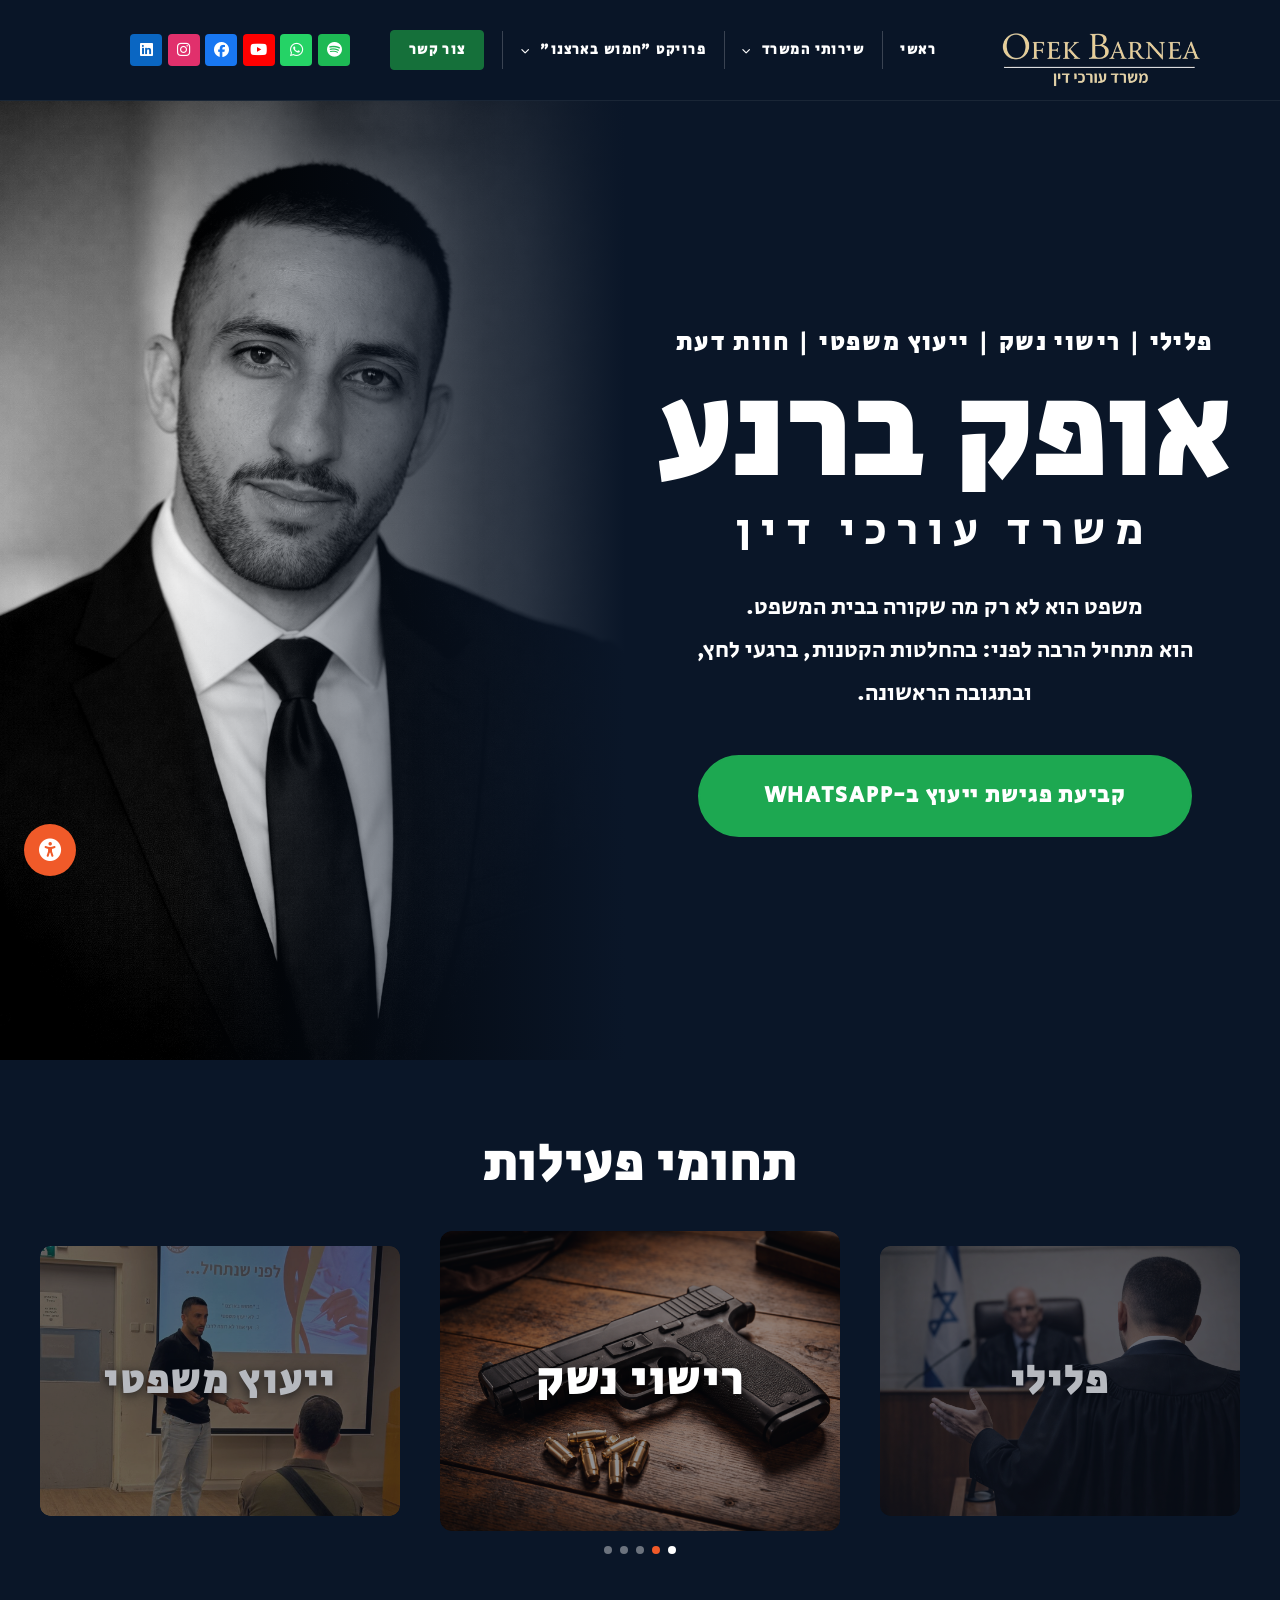
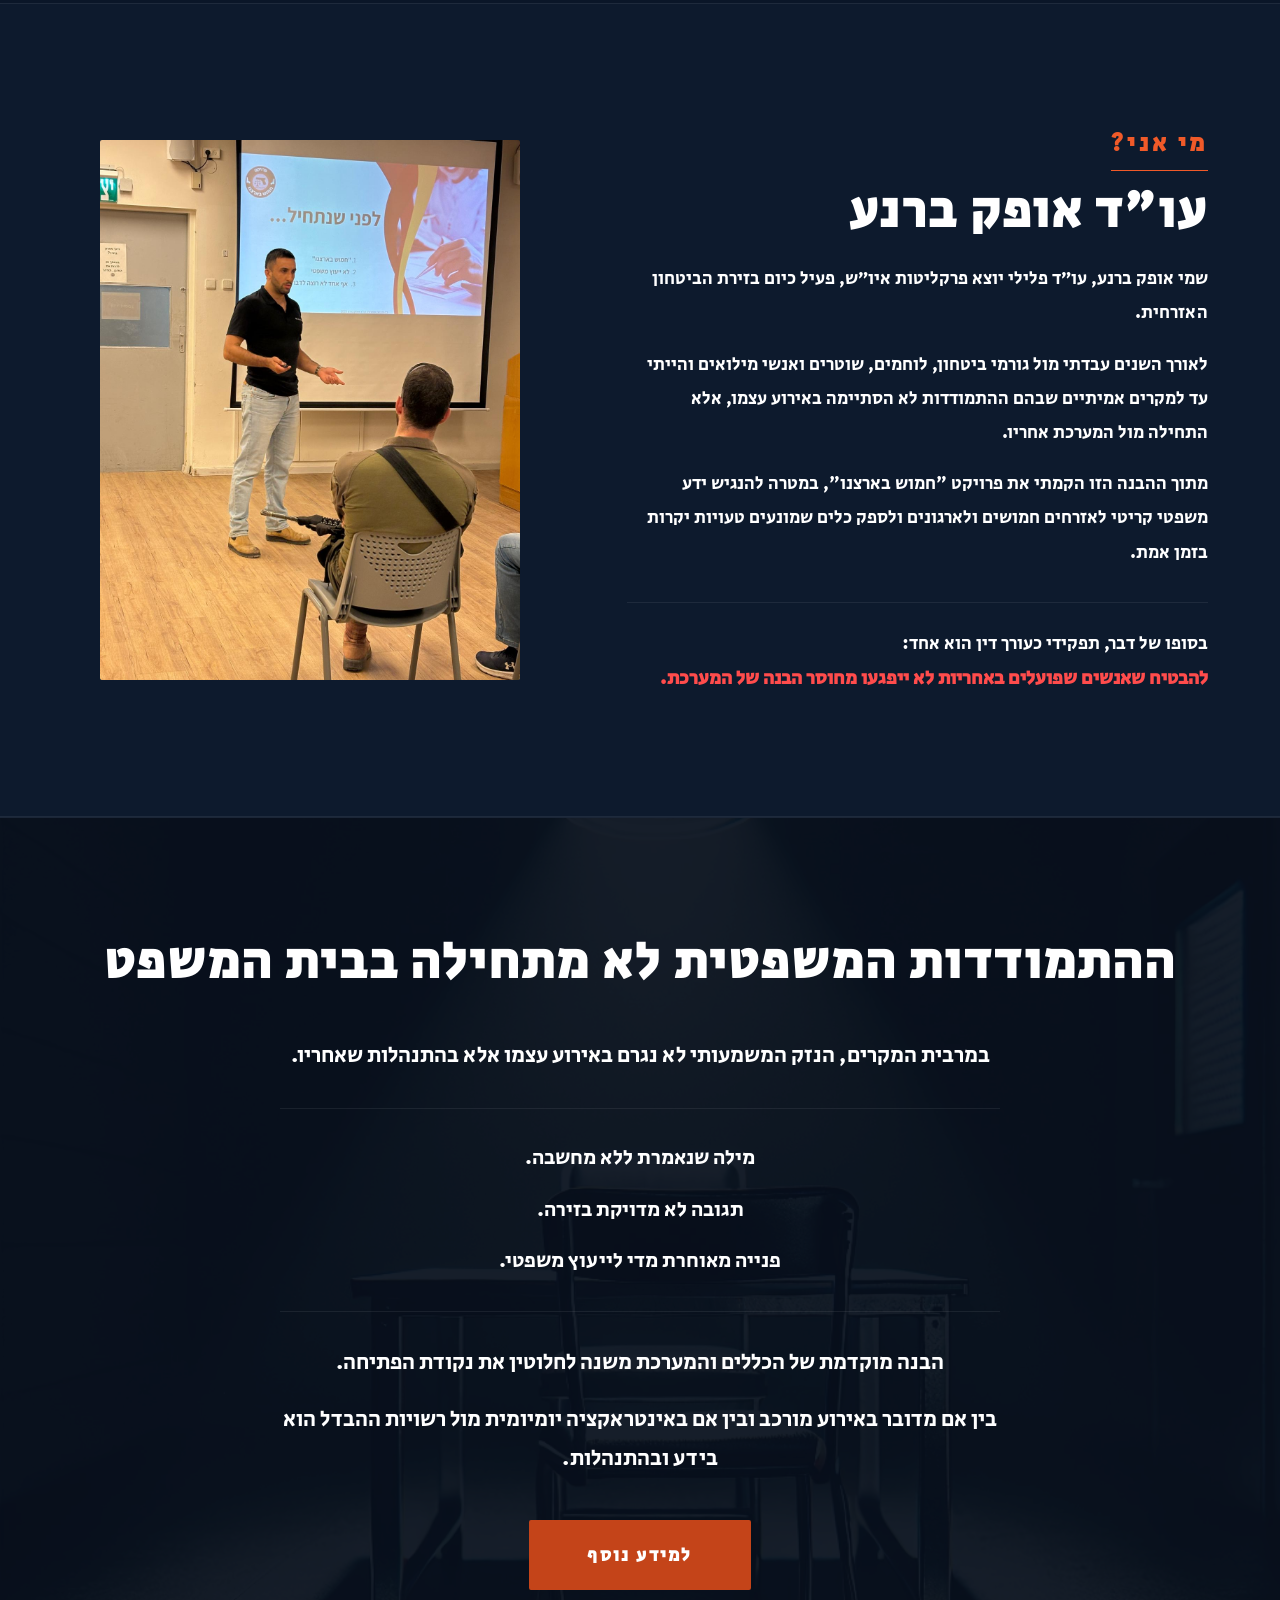
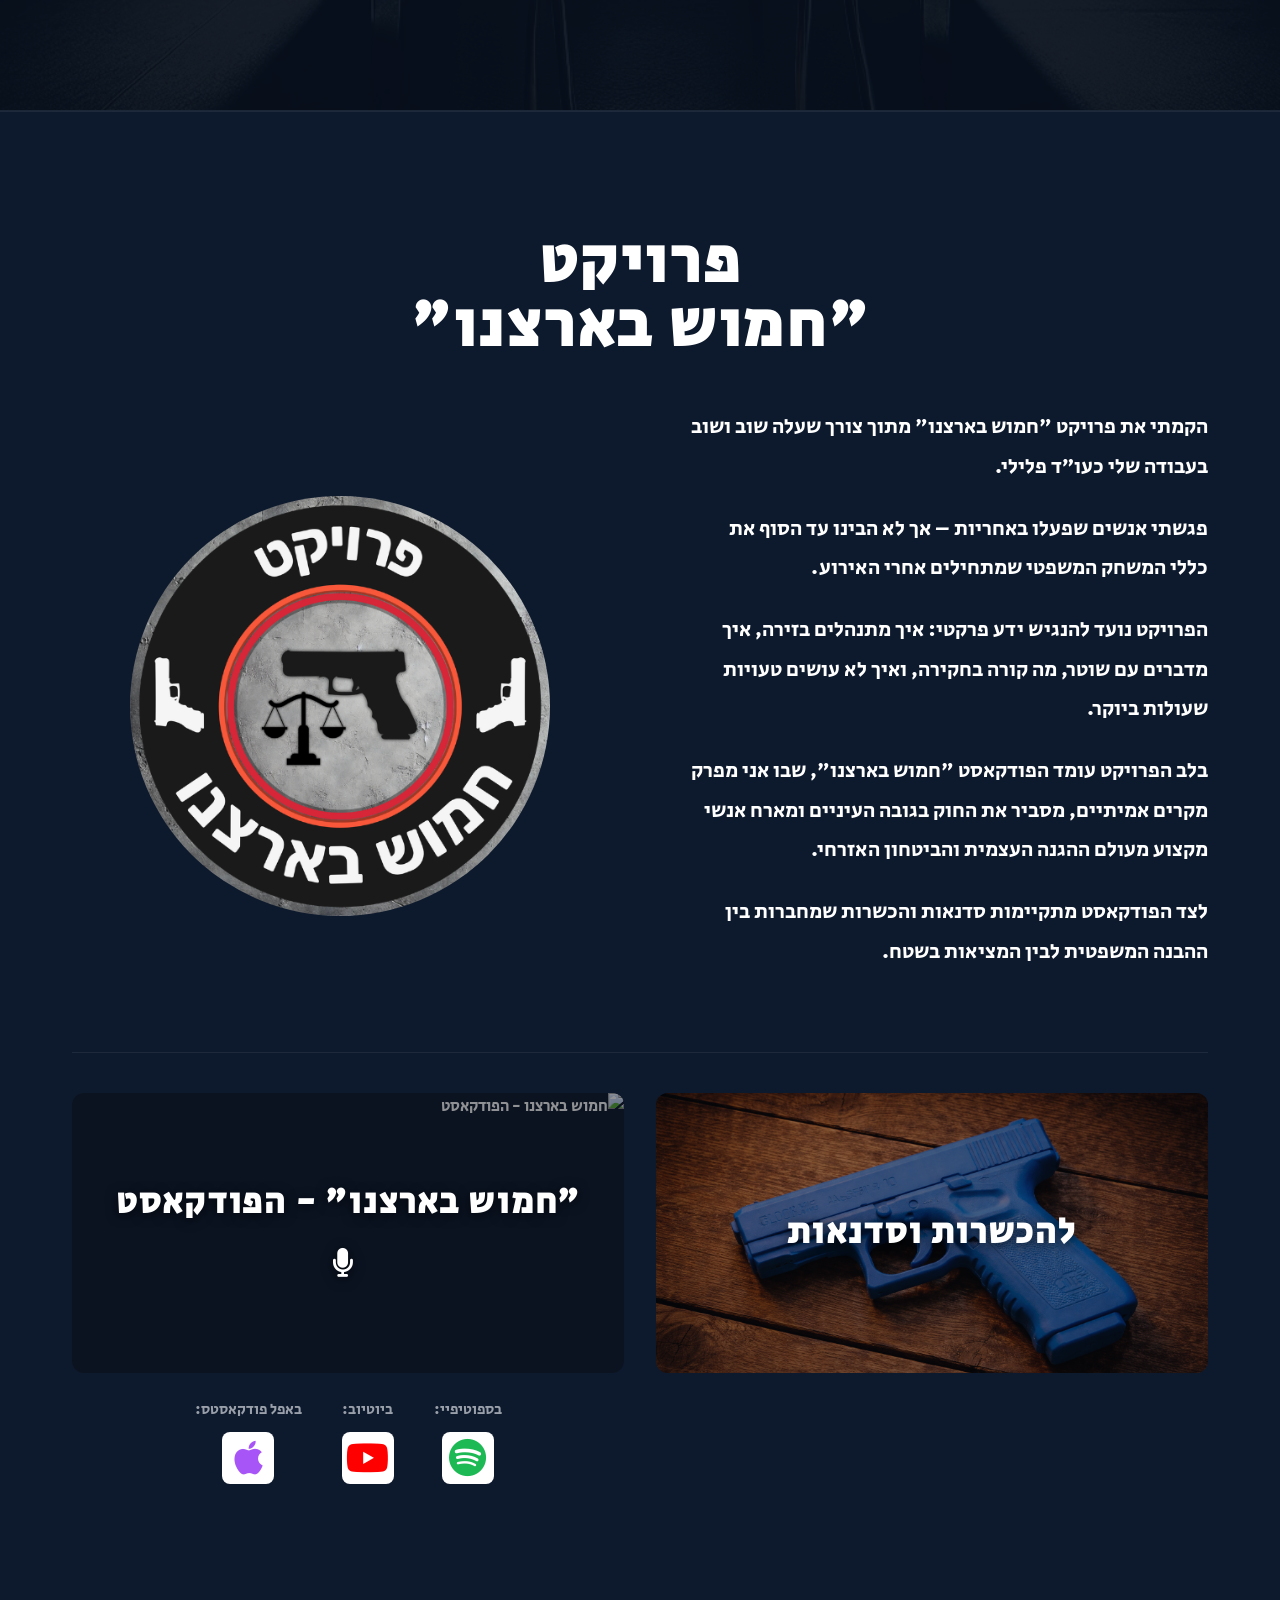
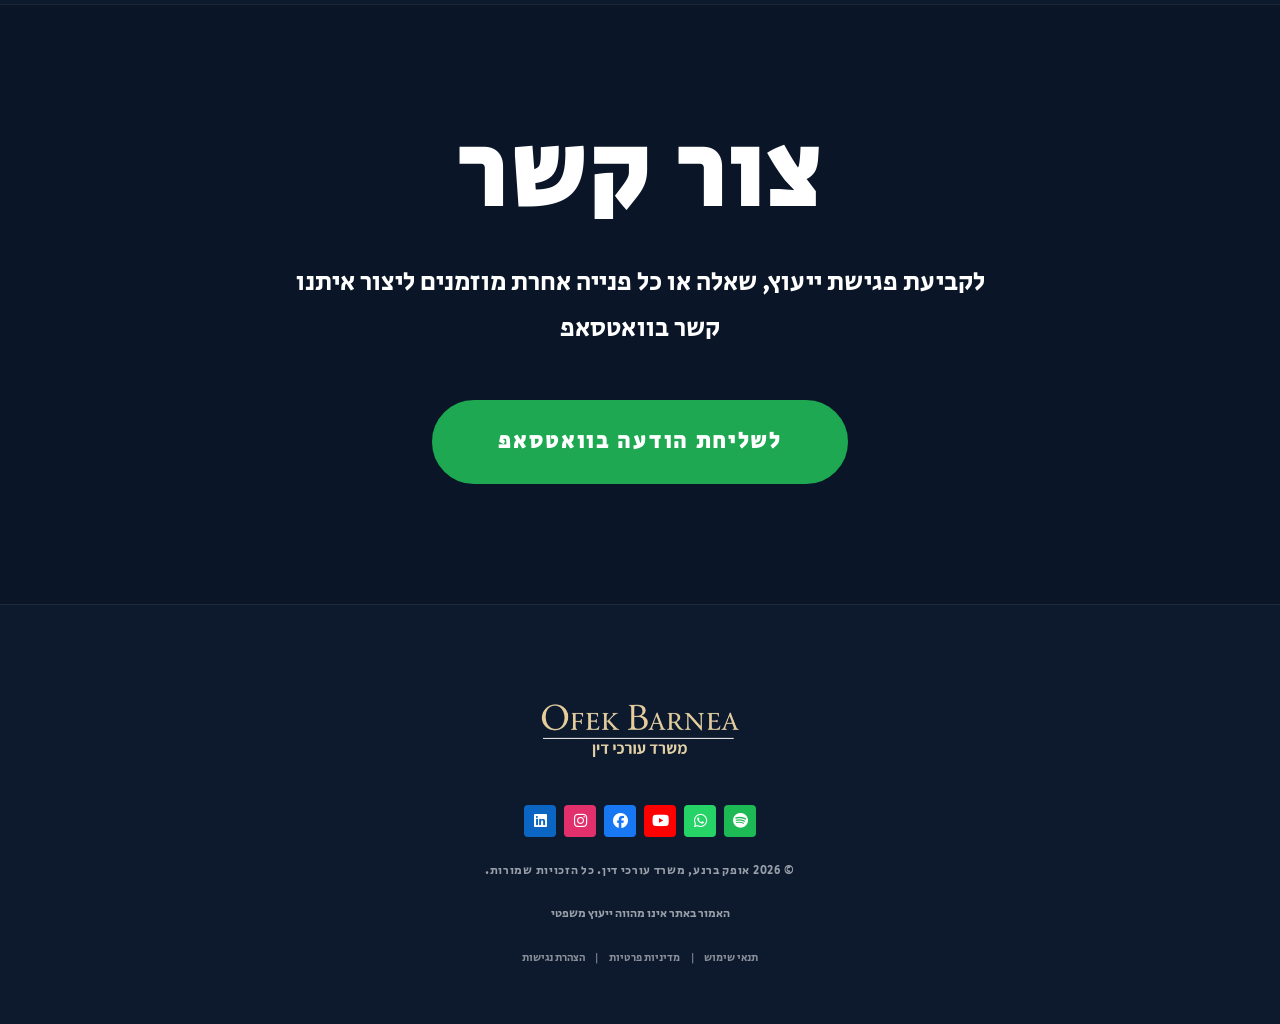
==== commit 99f1cf22: "Fix site-wide issues: footer links, mobile nav, video, thumbnails, HTTPS - Fix index.html footer soc" ====
--- a/index.html
+++ b/index.html
@@ -255,12 +255,12 @@
         <img src="images/משרד עורכי דין ללא רקע.png" alt="אופק ברנע משרד עורכי דין" class="footer-logo-img" />
       </div>
       <div class="social-icons">
-        <a href="#" class="social-btn spotify"   aria-label="Spotify">   <i class="fa-brands fa-spotify"></i>   </a>
-        <a href="#" class="social-btn whatsapp"  aria-label="WhatsApp">  <i class="fa-brands fa-whatsapp"></i>  </a>
-        <a href="#" class="social-btn youtube"   aria-label="YouTube">   <i class="fa-brands fa-youtube"></i>   </a>
-        <a href="#" class="social-btn facebook"  aria-label="Facebook">  <i class="fa-brands fa-facebook"></i>  </a>
-        <a href="#" class="social-btn instagram" aria-label="Instagram"> <i class="fa-brands fa-instagram"></i> </a>
-        <a href="#" class="social-btn linkedin"  aria-label="LinkedIn">  <i class="fa-brands fa-linkedin"></i>  </a>
+        <a href="https://open.spotify.com/show/7q9zEQTl915sBsNd84j75X" class="social-btn spotify" target="_blank" rel="noopener noreferrer" aria-label="Spotify"><i class="fa-brands fa-spotify"></i></a>
+        <a href="https://wa.me/972535824942" class="social-btn whatsapp" target="_blank" rel="noopener noreferrer" aria-label="WhatsApp"><i class="fa-brands fa-whatsapp"></i></a>
+        <a href="https://youtube.com/playlist?list=PLqxdzFOfiqajC1ga6WbpKCWWV9lNp_h2v" class="social-btn youtube" target="_blank" rel="noopener noreferrer" aria-label="YouTube"><i class="fa-brands fa-youtube"></i></a>
+        <a href="https://www.facebook.com/ofek.barnea.5/" class="social-btn facebook" target="_blank" rel="noopener noreferrer" aria-label="Facebook"><i class="fa-brands fa-facebook"></i></a>
+        <a href="https://www.instagram.com/ofek_barnea" class="social-btn instagram" target="_blank" rel="noopener noreferrer" aria-label="Instagram"><i class="fa-brands fa-instagram"></i></a>
+        <a href="https://www.linkedin.com/in/ofek-barnea-23609a282/" class="social-btn linkedin" target="_blank" rel="noopener noreferrer" aria-label="LinkedIn"><i class="fa-brands fa-linkedin"></i></a>
       </div>
       <p class="footer-copy">© 2026 אופק ברנע, משרד עורכי דין. כל הזכויות שמורות.</p>
       <p class="footer-disclaimer">האמור באתר אינו מהווה ייעוץ משפטי</p>
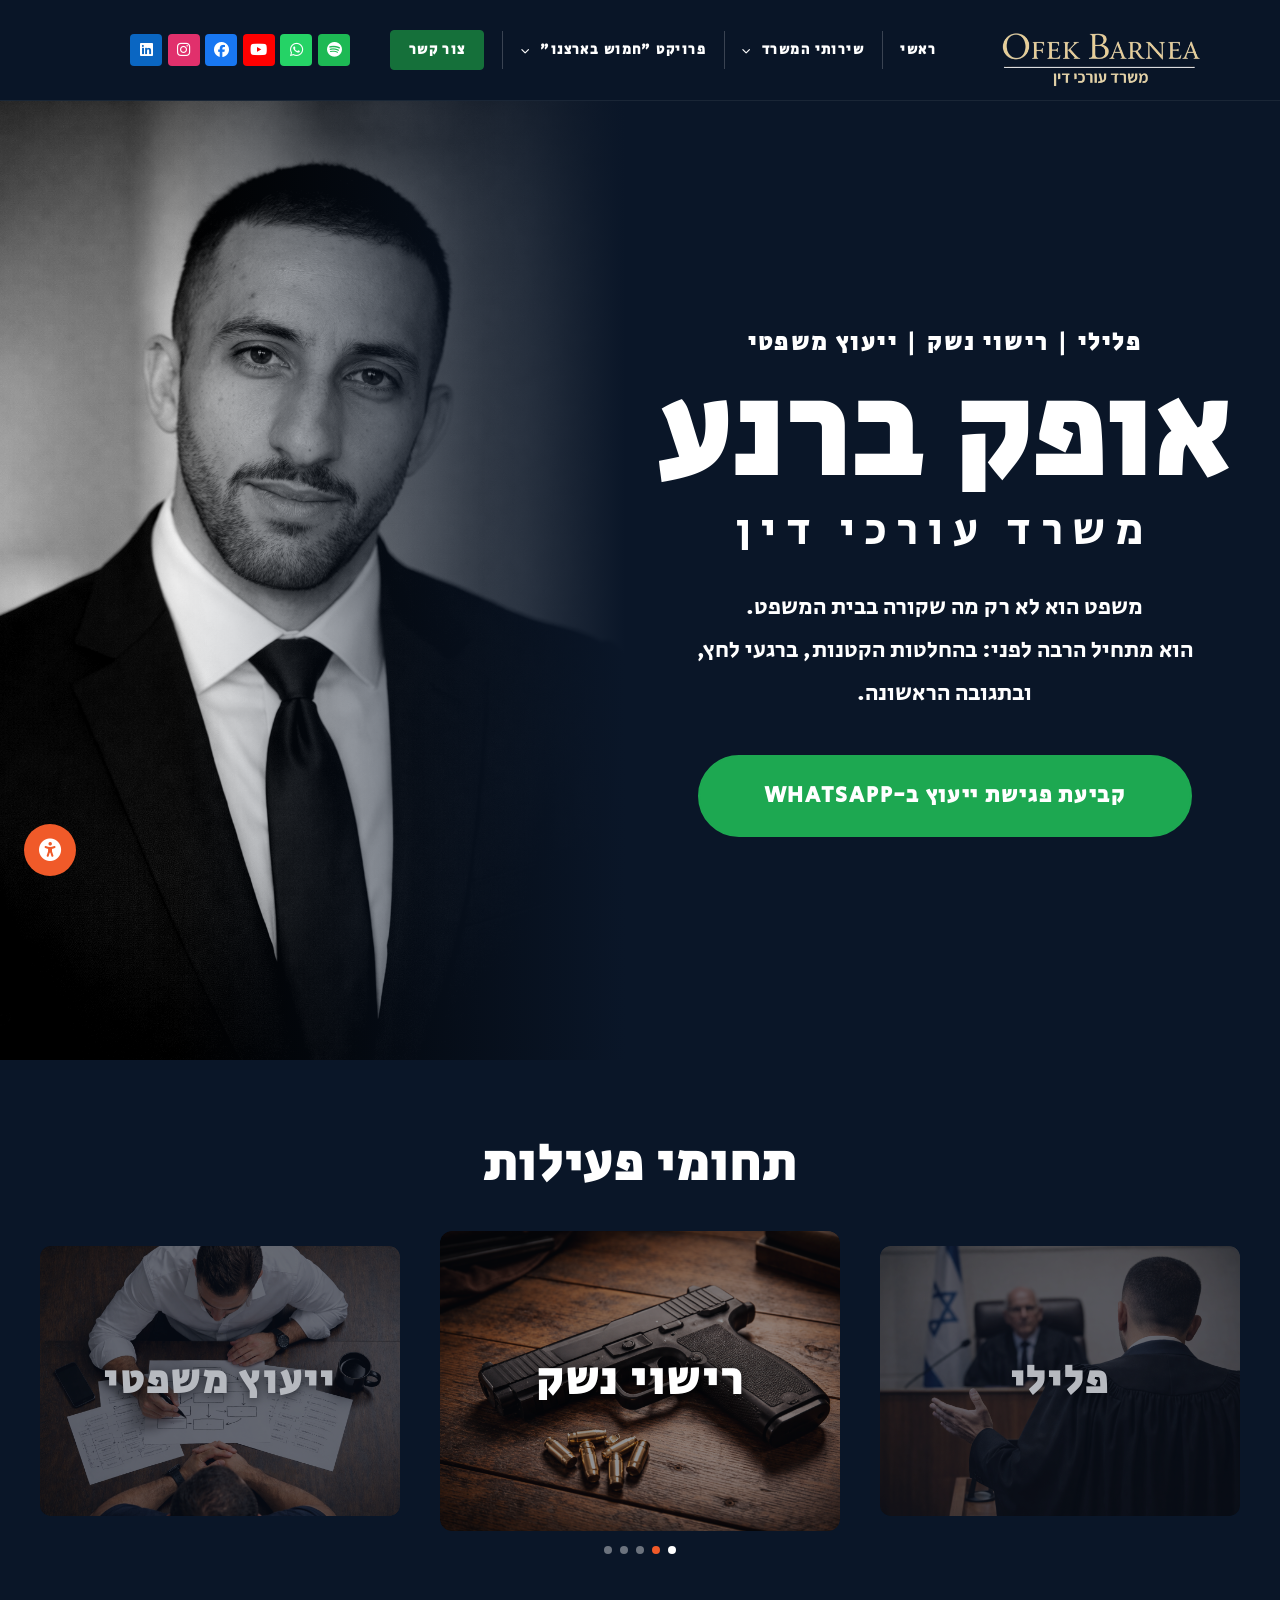
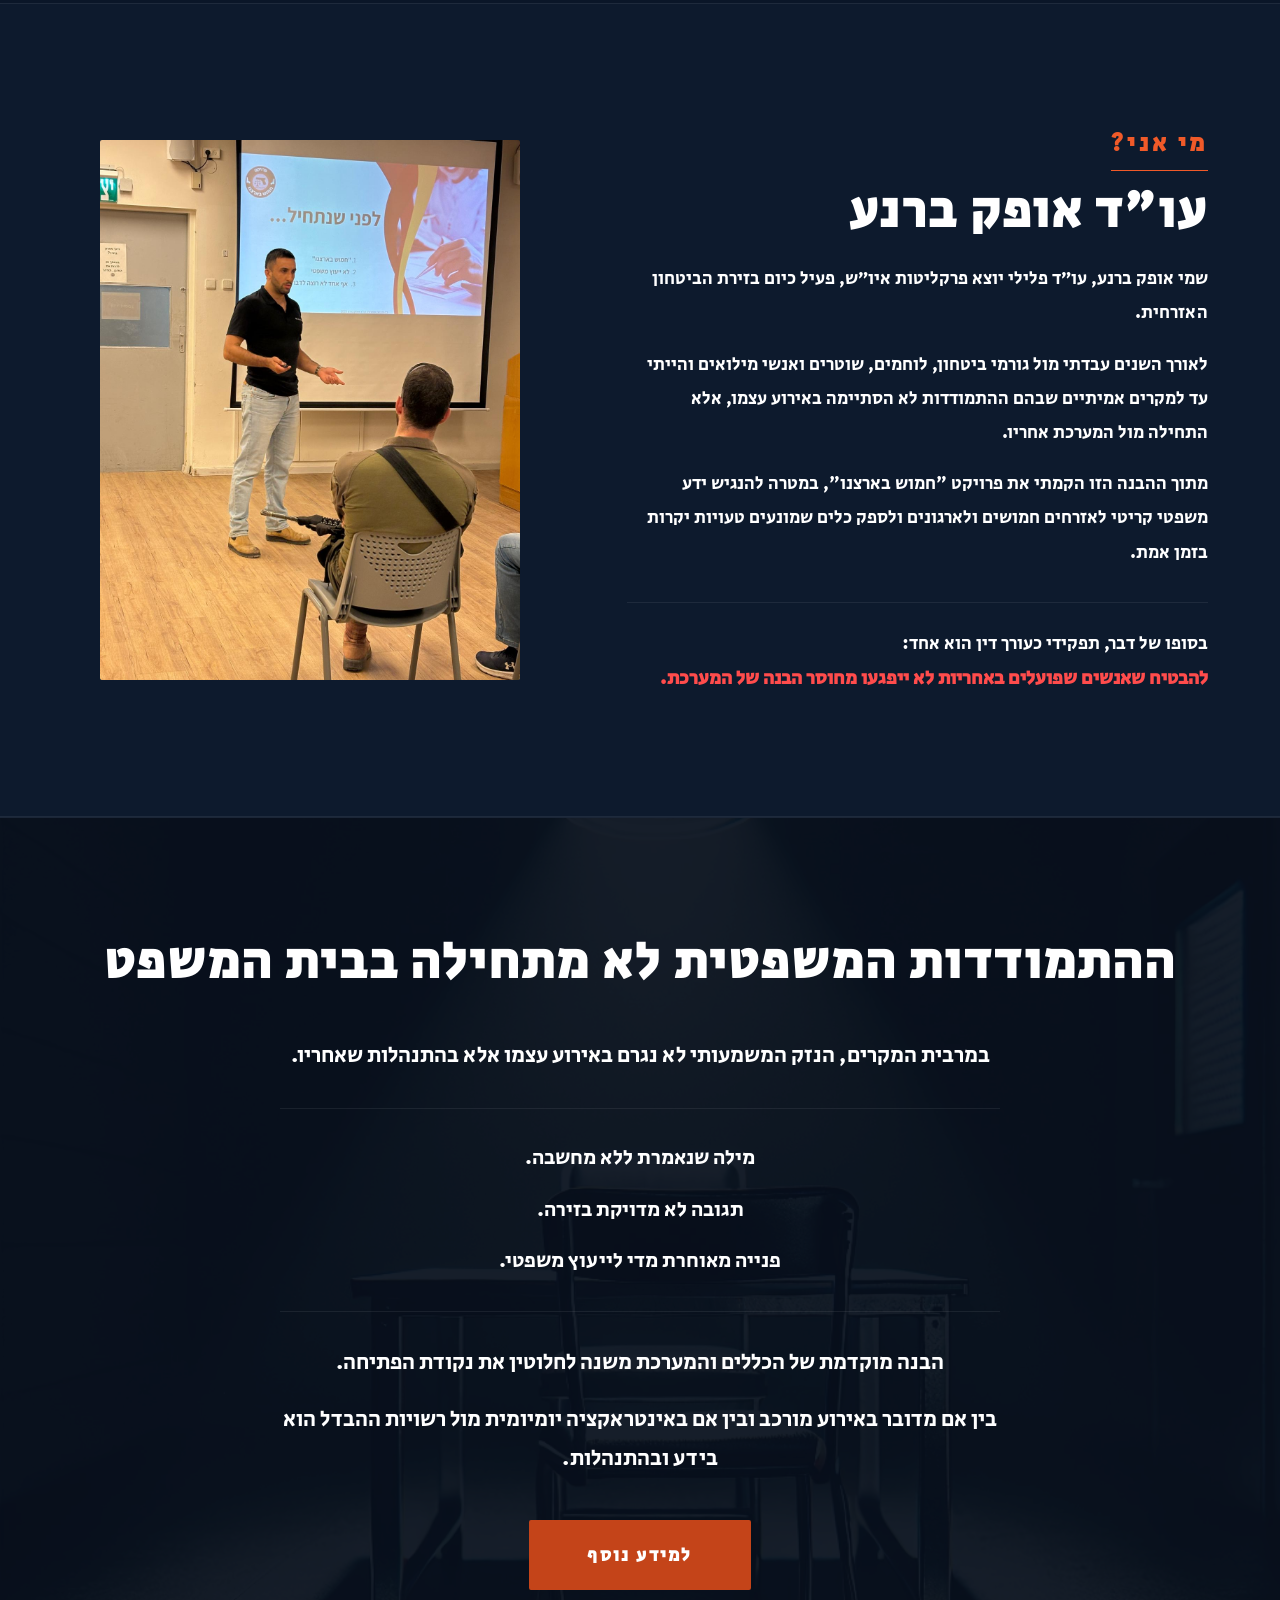
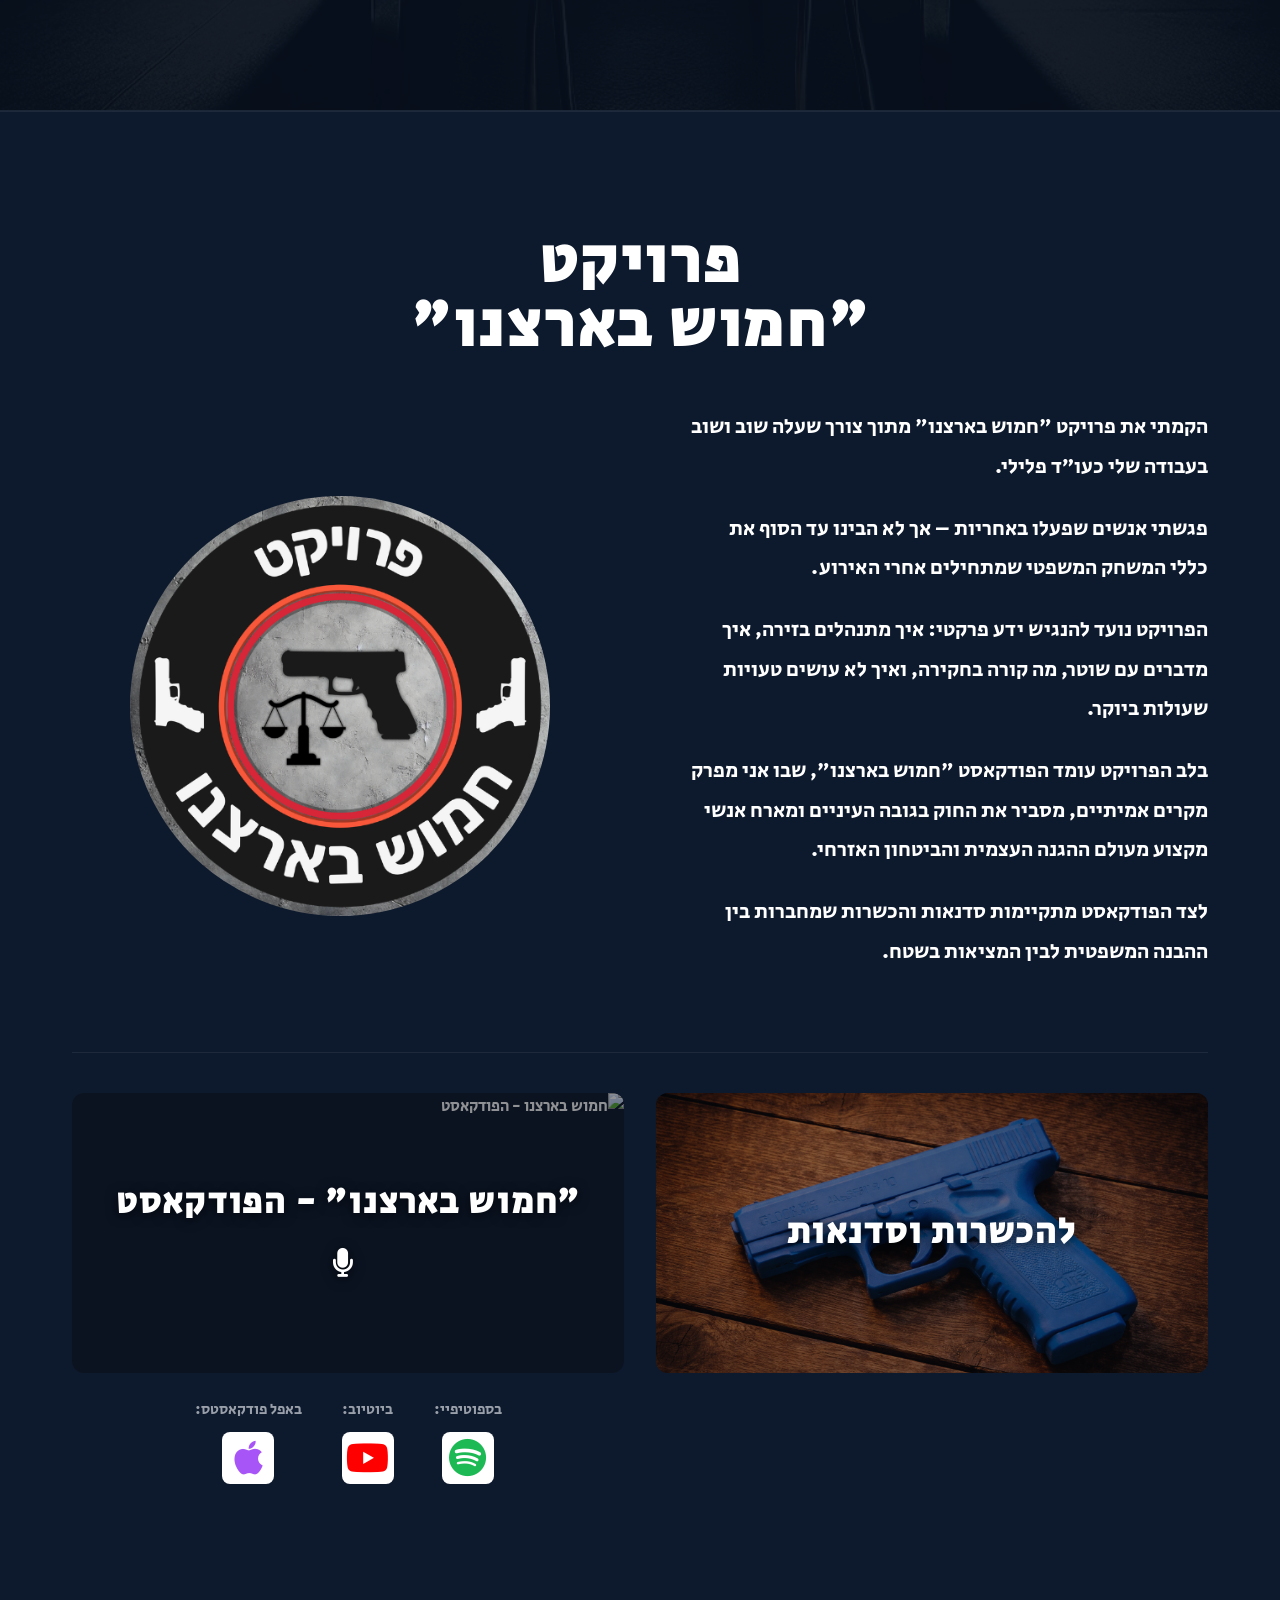
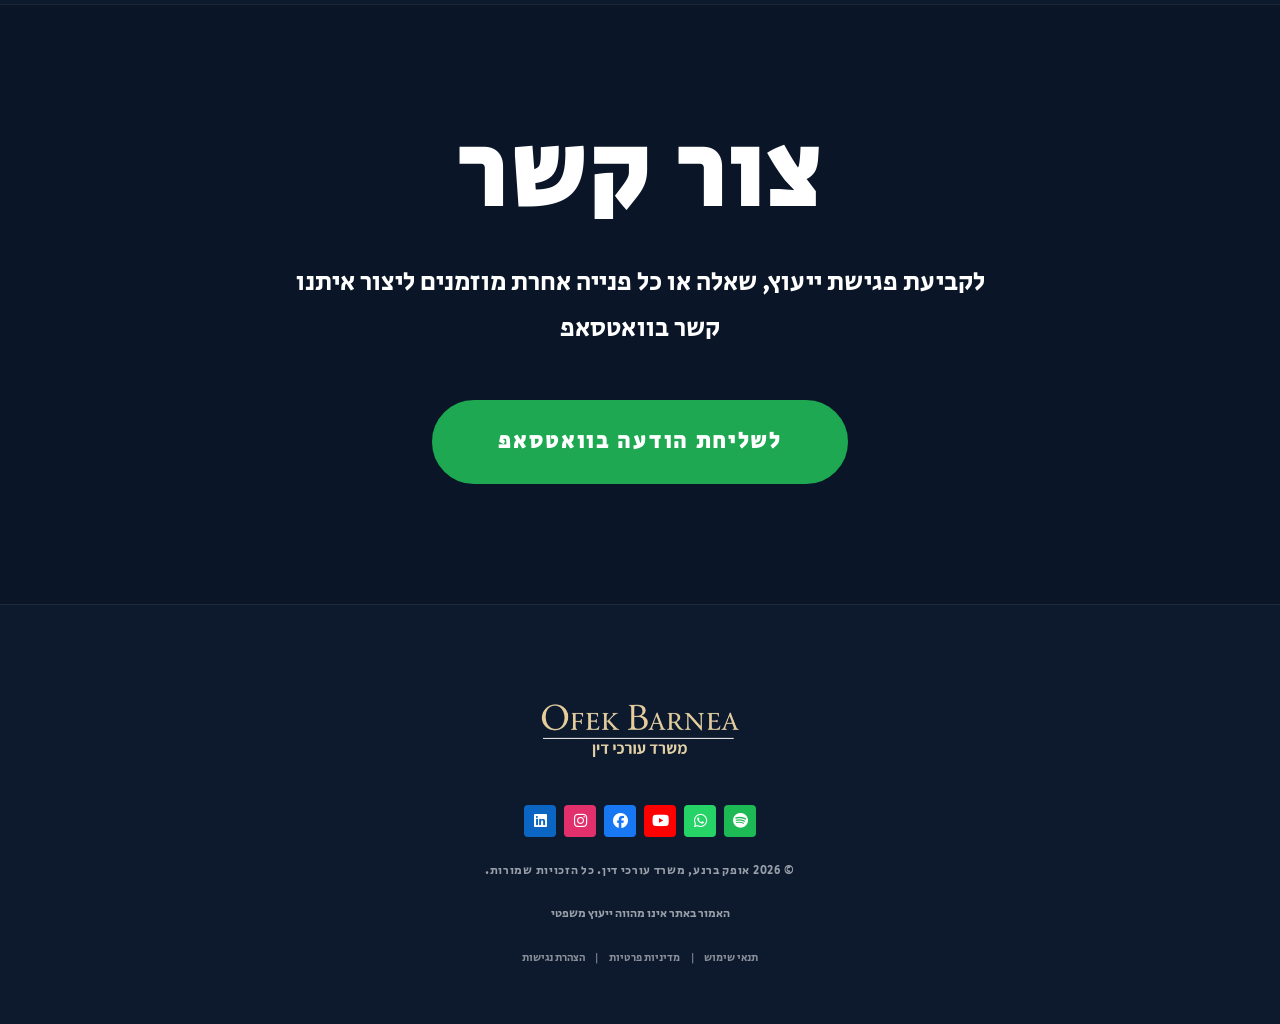
==== commit b7011a16: "Add upcoming-events feature + first workshop (Shoham) - New events.html (listing) + event.html (deta" ====
--- a/index.html
+++ b/index.html
@@ -5,6 +5,16 @@
   <meta name="viewport" content="width=device-width, initial-scale=1.0" />
   <meta name="referrer" content="strict-origin-when-cross-origin" />
   <title>אופק ברנע | משרד עורכי דין</title>
+  <!-- Open Graph -->
+  <meta property="og:type" content="website" />
+  <meta property="og:url" content="https://ofekbarnea.co.il/" />
+  <meta property="og:title" content="אופק ברנע | משרד עורכי דין" />
+  <meta property="og:description" content="משרד עורכי דין פלילי — רישוי נשק, סגירת תיקים, ייצוג בהליכים פליליים" />
+  <meta property="og:image" content="https://ofekbarnea.co.il/images/og-image.png" />
+  <meta property="og:image:width" content="1200" />
+  <meta property="og:image:height" content="630" />
+  <meta property="og:locale" content="he_IL" />
+  <meta property="og:site_name" content="אופק ברנע | משרד עורכי דין" />
   <link rel="preconnect" href="https://fonts.googleapis.com" />
   <link rel="preconnect" href="https://fonts.gstatic.com" crossorigin />
   <link href="https://fonts.googleapis.com/css2?family=Secular+One&display=swap" rel="stylesheet" />
@@ -40,6 +50,7 @@
         <li class="nav-dropdown">
           <a href="index.html#podcast">פרויקט "חמוש בארצנו" <i class="fa-solid fa-chevron-down nav-chevron"></i></a>
           <ul class="dropdown-menu">
+            <li><a href="events.html">אירועים קרובים</a></li>
             <li><a href="workshops.html">סדנאות והכשרות</a></li>
             <li><a href="podcast.html">פודקאסט</a></li>
           </ul>
@@ -68,7 +79,7 @@
     <!-- text col: first in DOM = RIGHT side in RTL -->
     <div class="hero-text-col">
       <div class="hero-content">
-        <p class="hero-tagline">פלילי | רישוי נשק | ייעוץ משפטי | חוות דעת</p>
+        <p class="hero-tagline">פלילי | רישוי נשק | ייעוץ משפטי</p>
         <h1 class="hero-title">
           אופק ברנע
           <span class="hero-title-sub">משרד עורכי דין</span>
@@ -111,7 +122,7 @@
         </div>
         <div class="swiper-slide">
           <a href="#contact" class="showcase-card">
-            <img src="images/ofek-lecture.jpeg" alt="ייעוץ משפטי" />
+            <img src="images/ChatGPT Image Mar 9, 2026, 01_57_44 PM.png" alt="ייעוץ משפטי" />
             <div class="showcase-card-overlay"><span>ייעוץ משפטי</span></div>
           </a>
         </div>
